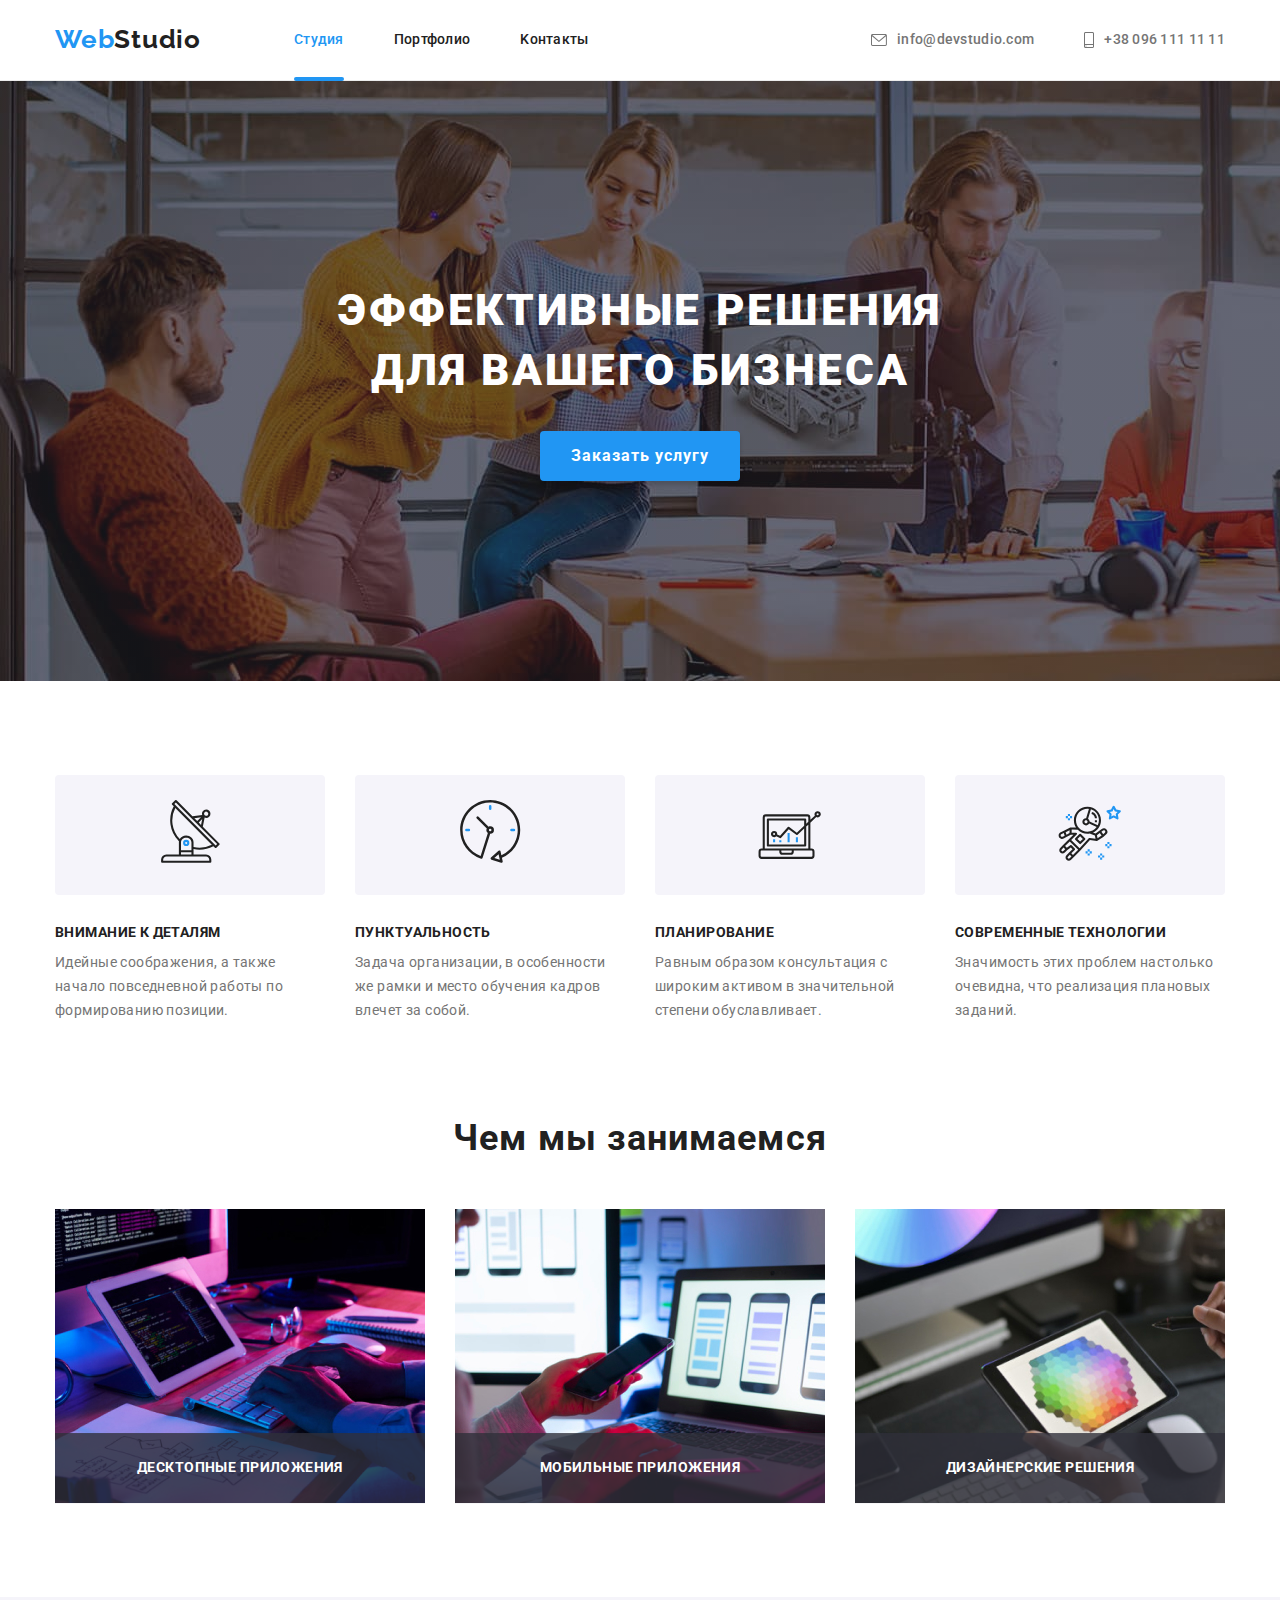
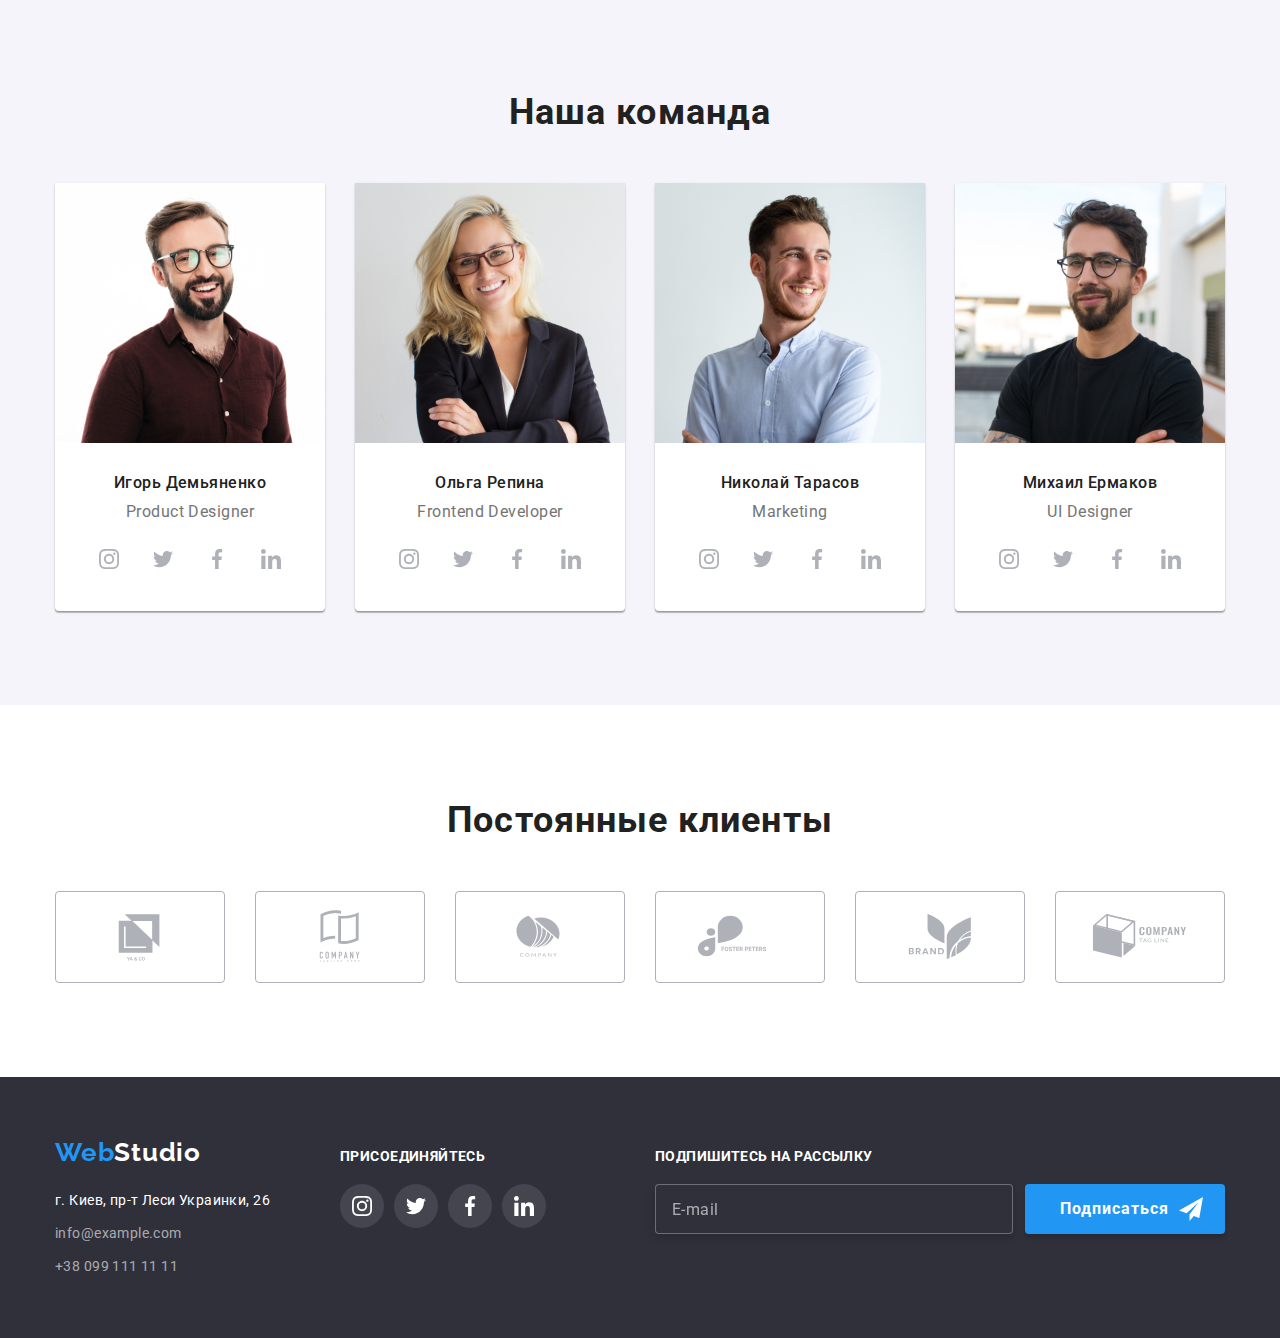
==== index.html @ 12bf7905 "replaces with BEM" ====
<!DOCTYPE html>
<html lang="ru">

<head>
  <link href="https://fonts.googleapis.com/css2?family=Raleway:wght@700&family=Roboto:wght@400;500;700;900&display=swap"
    rel="stylesheet" />
  <link rel="stylesheet"
    href="https://cdnjs.cloudflare.com/ajax/libs/modern-normalize/1.1.0/modern-normalize.min.css" />
  <link rel="stylesheet" type="text/css" href="./css/styles.css" />
  <title>WebStudio</title>
</head>

<body>
  <!-- HEADER-->
  <header class="header">
    <div class="header__container">
      <nav class="navigation">
        <a href="index.html" class="logo-link logo-link--big-hover">
          <span class="logo-accent">Web</span>Studio</a>
        <ul class="navigation__list">
          <li class="navigation__item">
            <a href="./index.html" class="navigation__link navigation__link--bottom-border">Студия</a>
          </li>
          <li class="navigation__item"><a href="./portfolio.html" class="navigation__link">Портфолио</a></li>
          <li class="navigation__item">
            <a href="" class="navigation__link">Kонтакты</a>
          </li>
        </ul>
      </nav>
      <ul class="contacts__list">
        <li class="contacts__item">
          <a href="mailto:info@devstudio.com" class="contacts__link">
            <svg class="contacts__icon" width="16px" height="12px">
              <use href="./imajes/sprite.svg#icon-envelope-hover"></use>
            </svg>info@devstudio.com
          </a>
        </li>
        <li class="contacts__item">
          <a href="tel:+380961111111" class="contacts__link">
            <svg class="contacts__icon" width="10px" height="16px">
              <use href="./imajes/sprite.svg#icon-smartphone"></use>
            </svg>+38 096 111 11 11
          </a>
        </li>
      </ul>
    </div>
  </header>

  <!--Hero section-->
  <main>
    <section class="section__hero">
      <div class="container">
        <h1 class="section-hero__title">Эффективные решения для вашего бизнеса</h1>
        <button data-modal-open type="button" class="button hero__button">Заказать услугу</button>
      </div>
    </section>

    <!--Our advantages-->
    <section class="advantag">
      <div class="container">
        <ul class="advantag__list">
          <li class="advantag__item">
            <div class="advantag__icon-background">
              <svg width="70px" height="70px">
                <use href="./imajes/sprite.svg#icon-antenna-1"></use>
              </svg>
            </div>
            <h3 class="advantag__title">Внимание к деталям</h3>
            <p class="advantag__text">
              Идейные соображения, а также начало повседневной работы по формированию позиции.
            </p>
          </li>
          <li class="advantag__item">
            <div class="advantag__icon-background">
              <svg width="70px" height="70px">
                <use href="./imajes/sprite.svg#icon-clock-1"></use>
              </svg>
            </div>
            <h3 class="advantag__title">Пунктуальность</h3>
            <p class="advantag__text">
              Задача организации, в особенности же рамки и место обучения кадров влечет за собой.
            </p>
          </li>
          <li class="advantag__item">
            <div class="advantag__icon-background">
              <svg width="70px" height="70px">
                <use href="./imajes/sprite.svg#icon-diagram-1"></use>
              </svg>
            </div>
            <h3 class="advantag__title">Планирование</h3>
            <p class="advantag__text">
              Равным образом консультация с широким активом в значительной степени обуславливает.
            </p>
          </li>
          <li class="advantag__item">
            <div class="advantag__icon-background">
              <svg width="70px" height="70px">
                <use href="./imajes/sprite.svg#icon-astronaut-1"></use>
              </svg>
            </div>
            <h3 class="advantag__title">Современные технологии</h3>
            <p class="advantag__text">
              Значимость этих проблем настолько очевидна, что реализация плановых заданий.
            </p>
          </li>
        </ul>
      </div>
    </section>

    <!--What are we doing-->
    <section class="doin">
      <div class="container">
        <h2 class="doin__title">Чем мы занимаемся</h2>
        <ul class="doin__list">
          <li class="doin__list-item">
            <img src="./imajes/table.jpg" alt="клавиатура" height="294" width="370" />
            <div class="doin__thumb">
              <p class="doin__text">Десктопные приложения</p>
            </div>
          </li>
          <li class="doin__list-item">
            <img src="./imajes/phone.jpg" alt="телефон" height="294" width="370" />
            <div class="doin__thumb">
              <p class="doin__text">Мобильные приложения</p>
            </div>
          </li>
          <li class="doin__list-item">
            <img src="./imajes/keyboard.jpg" alt="планшет" height="294" width="370" />
            <div class="doin__thumb">
              <p class="doin__text">Дизайнерские решения</p>
            </div>
          </li>
        </ul>
      </div>
    </section>
    <!--team-->
    <section class="team">
      <div class="container">
        <h2 class="team__title">Наша команда</h2>
        <ul class="team__list">
          <li class="team__lastname">
            <img src="./imajes/img4.jpg" alt="игорь" width="270" height="260" />
            <div class="team__container">
              <h3 class="team__name">Игорь Демьяненко</h3>
              <p class="team__post">Product Designer</p>
              <ul class="socials-networks">
                <li class="social-item">
                  <a href="" class="social-link"><svg class="social-icon" width="20px" height="20px">
                      <use href="./imajes/sprite.svg#icon-instagram-2"></use>
                    </svg>
                  </a>
                </li>
                <li class="social-item">
                  <a href="" class="social-link"><svg class="social-icon" width="20px" height="20px">
                      <use href="./imajes/sprite.svg#icon-twitter-1"></use>
                    </svg>
                  </a>
                </li>
                <li class="social-item">
                  <a href="" class="social-link"><svg class="social-icon" width="20px" height="20px">
                      <use href="./imajes/sprite.svg#icon-facebook-1"></use>
                    </svg>
                  </a>
                </li>
                <li class="social-item">
                  <a href="" class="social-link"><svg class="social-icon" width="20px" height="20px">
                      <use href="./imajes/sprite.svg#icon-linkedin-1"></use>
                    </svg>
                  </a>
                </li>
              </ul>
            </div>
          </li>
          <li class="team__lastname">
            <img src="./imajes/img5.jpg" alt="ольга" width="270" height="260" />
            <div class="team__container">
              <h3 class="team__name">Ольга Репина</h3>
              <p class="team__post">Frontend Developer</p>
              <ul class="socials-networks">
                <li class="social-item">
                  <a href="" class="social-link">
                    <svg class="social-icon" width="20px" height="20px">
                      <use href="./imajes/sprite.svg#icon-instagram-2"></use>
                    </svg>
                  </a>
                </li>
                <li class="social-item">
                  <a href="" class="social-link">
                    <svg class="social-icon" width="20px" height="20px">
                      <use href="./imajes/sprite.svg#icon-twitter-1"></use>
                    </svg>
                  </a>
                </li>
                <li class="social-item">
                  <a href="" class="social-link">
                    <svg class="social-icon" width="20px" height="20px">
                      <use href="./imajes/sprite.svg#icon-facebook-1"></use>
                    </svg>
                  </a>
                </li>
                <li class="social-item">
                  <a href="" class="social-link"><svg class="social-icon" width="20px" height="20px">
                      <use href="./imajes/sprite.svg#icon-linkedin-1"></use>
                    </svg>
                  </a>
                </li>
              </ul>
            </div>
          </li>
          <li class="team__lastname">
            <img src="./imajes/img6.jpg" alt="николай" width="270" height="260" />
            <div class="team__container">
              <h3 class="team__name">Николай Тарасов</h3>
              <p class="team__post">Marketing</p>
              <ul class="socials-networks">
                <li class="social-item">
                  <a href="" class="social-link"><svg class="social-icon" width="20px" height="20px">
                      <use href="./imajes/sprite.svg#icon-instagram-2"></use>
                    </svg>
                  </a>
                </li>
                <li class="social-item">
                  <a href="" class="social-link"><svg class="social-icon" width="20px" height="20px">
                      <use href="./imajes/sprite.svg#icon-twitter-1"></use>
                    </svg>
                  </a>
                </li>
                <li class="social-item">
                  <a href="" class="social-link"><svg class="social-icon" width="20px" height="20px">
                      <use href="./imajes/sprite.svg#icon-facebook-1"></use>
                    </svg>
                  </a>
                </li>
                <li class="social-item">
                  <a href="" class="social-link"><svg class="social-icon" width="20px" height="20px">
                      <use href="./imajes/sprite.svg#icon-linkedin-1"></use>
                    </svg>
                  </a>
                </li>
              </ul>
            </div>
          </li>
          <li class="team__lastname">
            <img src="./imajes/img7.jpg" alt="михаил" width="270" height="260" />
            <div class="team__container">
              <h3 class="team__name">Михаил Ермаков</h3>
              <p class="team__post">UI Designer</p>
              <ul class="socials-networks">
                <li class="social-item">
                  <a href="" class="social-link">
                    <svg class="social-icon" width="20px" height="20px">
                      <use href="./imajes/sprite.svg#icon-instagram-2"></use>
                    </svg>
                  </a>
                </li>
                <li class="social-item">
                  <a href="" class="social-link">
                    <svg class="social-icon" width="20px" height="20px">
                      <use href="./imajes/sprite.svg#icon-twitter-1"></use>
                    </svg>
                  </a>
                </li>
                <li class="social-item">
                  <a href="" class="social-link">
                    <svg class="social-icon" width="20px" height="20px">
                      <use href="./imajes/sprite.svg#icon-facebook-1"></use>
                    </svg>
                  </a>
                </li>
                <li class="social-item">
                  <a href="" class="social-link">
                    <svg class="social-icon" width="20px" height="20px">
                      <use href="./imajes/sprite.svg#icon-linkedin-1"></use>
                    </svg>
                  </a>
                </li>
              </ul>
            </div>
          </li>
        </ul>
      </div>
    </section>
    <section class="clients">
      <div class="container">
        <h2 class="clients-title">Постоянные клиенты</h2>
        <ul class="clients-list">
          <li class="clients-item">
            <a href="" class="clients-link">
              <svg class="clients-icon" width="106px" height="60px">
                <use href="./imajes/sprite.svg#icon-yaco"></use>
              </svg>
            </a>
          </li>
          <li class="clients-item">
            <a href="" class="clients-link">
              <svg class="clients-icon" width="106px" height="60px">
                <use href="./imajes/sprite.svg#icon-tagline"></use>
              </svg>
            </a>
          </li>
          <li class="clients-item">
            <a href="" class="clients-link">
              <svg class="clients-icon" width="106px" height="60px">
                <use href="./imajes/sprite.svg#icon-company"></use>
              </svg>
            </a>
          </li>
          <li class="clients-item">
            <a href="" class="clients-link">
              <svg class="clients-icon" width="106px" height="60px">
                <use href="./imajes/sprite.svg#icon-foster"></use>
              </svg>
            </a>
          </li>
          <li class="clients-item">
            <a href="" class="clients-link">
              <svg class="clients-icon" width="106px" height="60px">
                <use href="./imajes/sprite.svg#icon-brand"></use>
              </svg>
            </a>
          </li>
          <li class="clients-item">
            <a href="" class="clients-link">
              <svg class="clients-icon" width="106" height="60">
                <use href="./imajes/sprite.svg#icon-tag"></use>
              </svg>
            </a>
          </li>
        </ul>
      </div>
    </section>
  </main>

  <!--FOOOOOOTEEEERRRRRR-->
  <footer class="footer-section">
    <div class="container footer">
      <div class="address-wrap">
        <a href="./index.html" class="footer-logo"><span class="logo-accent">Web</span>Studio</a>
        <address class="address">
          <span class="footer-text">г. Киев, пр-т Леси Украинки, 26</span>
          <a href="mailto:info@example.com" class="footer-contacts">info@example.com</a>
          <a href="tel:+380991111111" class="footer-contacts">+38 099 111 11 11</a>
        </address>
      </div>
      <div class="slogan-wrap">
        <h3 class="footer-slogan">Присоединяйтесь</h3>
        <ul class="socials-networks footer">
          <li class="socials-networks__item">
            <a href="" class="social-link footer">
              <svg class="social-icon" width="20px" height="20px">
                <use href="./imajes/sprite.svg#icon-instagram-2"></use>
              </svg>
            </a>
          </li>
          <li class="social-item">
            <a href="" class="social-link footer">
              <svg class="social-icon" width="20px" height="20px">
                <use href="./imajes/sprite.svg#icon-twitter-1"></use>
              </svg>
            </a>
          </li>
          <li class="social-item">
            <a href="" class="social-link footer"><svg class="social-icon" width="20px" height="20px">
                <use href="./imajes/sprite.svg#icon-facebook-1"></use>
              </svg>
            </a>
          </li>
          <li class="social-item">
            <a href="" class="social-link footer">
              <svg class="social-icon" width="20px" height="20px">
                <use href="./imajes/sprite.svg#icon-linkedin-1"></use>
              </svg>
            </a>
          </li>
        </ul>
      </div>
      <div class="footer-form">
        <h3 class="footer-slogan">Подпишитесь на рассылку</h3>
        <div class="footer-form-wrapper">
          <form class="label-footer">
            <input class="footer-input" type="email" name="footer-email" placeholder="E-mail" />
            <button type="submit" class="button footer-button">
              <span class="footer-button-title">Подписаться</span>
              <svg class="social-icon-sab" width="24px" height="24px">
                <use href="./imajes/sprite.svg#icon-icon-send"></use>
              </svg>

            </button>
          </form>
        </div>
      </div>
    </div>
  </footer>
  <!--MODAL-->
  <div data-modal class="backdrop is-hidden">
    <div class="modal">
      <button data-modal-close class="close-button">
        <svg class="icon-close" width="16px" height="16px">
          <use href="./imajes/sprite.svg#icon-close-black"></use>
        </svg>
      </button>
      <form class="form">
        <div class="form-content" role="group" aria-labelledby="contact-details-head">
          <p class="form-title" id="contact-details-head">
            Оставьте свои данные, мы вам перезвоним
          </p>
          <div class="form-field">
            <label class="form-label" for="name">Имя</label>
            <input class="form-input" name="name" type="text" id="name" autofocus />
            <svg class="input-icon" width="13px" height="13px">
              <use href="./imajes/sprite.svg#icon-persona"></use>
            </svg>
          </div>
          <div class="form-field">
            <label class="form-label" for="phone">Телефон</label>
            <input class="form-input" name="phone" type="tel" id="phone" />
            <svg class="input-icon" width="13px" height="13px">
              <use href="./imajes/sprite.svg#icon-phone"></use>
            </svg>
          </div>
          <div class="form-field">
            <label class="form-label" for="email">Почта</label>
            <input class="form-input" name="email" type="email" id="email" />
            <svg class="input-icon" width="15px" height="12px">
              <use class="use-icon" href="./imajes/sprite.svg#icon-mail"></use>
            </svg>
          </div>
          <div class="form-field">
            <label class="form-label" for="comment">Комментарий</label>
            <textarea class="form-comment" name="comment" id="comment" cols="30" rows="10"
              placeholder="Введите текст"></textarea>
          </div>
        </div>
        <div class="form-checkbox">
          <input class="checkbox" type="checkbox" name="checkbox" id="checkbox" />
          <label class="checkbox-label" for="checkbox">
            <svg class="checkbox-icon" width="16px" height="15px">
              <use href="./imajes/sprite.svg#icon-check-1"></use>
            </svg>
            <span class="checkbox-text">Соглашаюсь с рассылкой и принимаю<a class="checkbox-link" href="./">
                Условия договора</a>
            </span>
          </label>
        </div>
        <button class="button button-form-modal" type="submit">Отправить</button>
      </form>

    </div>
  </div>
  <script src="./js/modal.js"></script>
</body>

</html>
---- css/styles.css ----
:root {
  --brand-color: #2196f3;
  --title-color: #212121;
  --text-color: #757575;
  --hero-color: #ffffff;
  --contact-color: rgba(255, 255, 255, 0.6);
  --main-background: #ffffff;
  --secondary-background: #f5f4fa;
  --icon-color: #AFB1B8;
  --bg-buttons-color-hover: rgba(33, 150, 243, 1);
  --transition-timing-function: cubic-bezier(0.4, 0, 0.2, 1);
  --transition-duration: 250ms
}

*,
*::before,
*::after {
  box-sizing: border-box;
}

body {
  color: var(--text-color);
  font-family: roboto, sans-serif;
}

ul {
  list-style: none;
  margin: 0px;
  padding: 0px;
}

h1,
h2,
h3,
h4,
h5,
h6 {
  margin: 0px;
}

p {
  margin: 0px;
}

img {
  display: block;
  max-width: 100%;
  height: auto;
}

.container {
  max-width: 1200px;
  margin: 0 auto;
  padding-left: 15px;
  padding-right: 15px;
}

.visually-hidden {
  position: absolute;
  width: 1px;
  height: 1px;
  margin: -1px;
  border: 0;
  padding: 0;
  white-space: nowrap;
  clip-path: inset(100%);
  clip: rect(0 0 0 0);
  overflow: hidden;
}

.container {
  width: 1200px;
  margin: 0 auto;
  padding-left: 15px;
  padding-right: 15px;
}

/* Header */
.header {
  
  border-bottom: 1px solid #ececec;
}

.header__container {
  display: flex;
  margin-left: auto;
    margin-right: auto;
    width: 1200px;
    padding-left: 15px;
    padding-right: 15px;
}

.navigation {
  display: flex;
  align-items: center;
}

.logo-accent {
  color: var(--brand-color);
}

.logo-link {
  color: var(--title-color);

  font-family: Raleway, sans-serif;
  font-weight: 700;
  font-size: 26px;
  line-height: 1.19;
  letter-spacing: 0.03em;
  text-decoration: none;
}

.logo-link--big-hover {
  display: block;
  padding-top: 24px;
  padding-bottom: 25px;
  margin-right: 93px;
}


.navigation__list {
  display: flex;

  color: var(--title-color);

  font-weight: 500;
  font-size: 14px;
  line-height: 1.14;
  letter-spacing: 0.02em;
  list-style: none;
}

.navigation__item:not(:last-child) {
  margin-right: 50px;
}

.navigation__item {
  position: relative;
}

.navigation__link {
  display: block;
  padding-top: 32px;
  padding-bottom: 32px;

  color: inherit;
  text-decoration: none;

  transition: color var(--transition-duration) var(--transition-timing-function);
}

.navigation__link:hover,
.navigation__link:focus,
.contacts__link:hover,
.contacts__link:focus {
  color: var(--brand-color);
}

.contacts__list {
  display: flex;
  margin-left: auto;
  align-items: center;
}

.contacts__item:not(:last-child) {
  margin-right: 50px;
}

.contacts__link {
  display: flex;
  padding-top: 32px;
  padding-bottom: 32px;
  align-items: center;
  color: var(--text-color);

  font-weight: 500;
  font-size: 14px;
  line-height: 1.14;
  letter-spacing: 0.02em;
  text-decoration: none;

  transition: color var(--transition-duration) var(--transition-timing-function);
}

.contacts__icon {
  margin-right: 10px;
  fill: currentColor;
}

.navigation__link--bottom-border {
  color: var(--brand-color);
}

.navigation__link--bottom-border::after {
  position: absolute;
  content: '';
  left: 0;
  bottom: -1px;


  height: 4px;
  width: 100%;
  margin: 0;
  padding: 0;
  border-radius: 2px;
  background-color: var(--brand-color);
}


/* Hero section */
.section__hero {
  max-width: 1600px;
  height: 600px;
  margin-left: auto;
  margin-right: auto;
  padding-top: 200px;
  padding-bottom: 200px;
  background-color: #2F303A;
  text-align: center;

  background-image: linear-gradient(to right, rgba(47, 48, 58, 0.4), rgba(47, 48, 58, 0.4)), url(../imajes/hero.jpg);
background-size: cover;
}

.section-hero__title { 
  text-align: center;
}

.section-hero__title {
  margin: 0 auto;
  max-width: 694px;
  max-height: 120px;
  
  margin-bottom: 30px;
  color: var(--hero-color);

  font-weight: 900;
  font-size: 44px;
  line-height: 1.36;
  text-align: center;
  letter-spacing: 0.06em;
  text-transform: uppercase;
}

.button {
  display: inline-block;
  width: 200px;
  height: 50px;

  color: var(--hero-color);
  background-color: var(--brand-color);

  font-weight: 700;
  font-size: 16px;
  line-height: 1.88;
  text-align: center;
  letter-spacing: 0.06em;
  background: #2196f3;
  box-shadow: 0px 4px 4px rgba(0, 0, 0, 0.15);
  border-radius: 4px;
  border: none;
  cursor: pointer;

  transition: background-color var(--transition-duration) var(--transition-timing-function);
}

.hero__button:hover,
.hero__button:focus {
  background-color: #188ce8;
}





/*Our advantages */
.advantag {
    padding-top: 94px;
    padding-bottom: 94px;
  background-color: var(--main-background);
}

.advantag__list {
  display: flex;
}

.advantag__item {
  width: 270px;
}

.advantag__item:not(:last-child) {
  margin-right: 30px;
}

.advantag__title {
  margin-bottom: 10px;
  color: var(--title-color);

  font-weight: 700;
  font-size: 14px;
  line-height: 1.14;
  letter-spacing: 0.03em;
  text-transform: uppercase;
}

.advantag__text {
  font-weight: 400;
  font-size: 14px;
  line-height: 1.71;
  letter-spacing: 0.03em;
}

.advantag__icon-background {
  display: flex;
  justify-content: center;
  align-items: center;
  width: 270px;
  height: 120px;
  margin-bottom: 30px;

  background: var(--secondary-background);
  border-radius: 4px;
}

/*Doing*/
.doin {
  padding-bottom: 94px;
  background-color: var(--main-background);
}

.doin__title {
  margin-bottom: 50px;
  color: var(--title-color);

  font-weight: 700;
  font-size: 36px;
  line-height: 1.17;
  text-align: center;
  letter-spacing: 0.03em;
}

.doin__list {
  display: flex;
  
  list-style: none;
}

.doin__list-item {
  position: relative;
  margin-right: 30px;
  
}


.doin__list-item:last-child {
  margin-right: 0;
}

.doin__thumb {
  position: absolute;
    display: flex;
    width: 100%;
    padding-top: 27px;
    padding-bottom: 27px;
    justify-content: center;
    align-items: center;
    color: var(--white-color);
    background-color: rgba(47, 48, 58, 0.8);
    font-weight: 700;
    font-size: 14px;
    line-height: 1.17;
    transform: translate(0px, -100%);
}

.doin__text {
  color: var(--main-background);
  font-weight: 700;
  text-transform: uppercase;
  letter-spacing: 0.03em;
  font-size: 14px;
  line-height: 1.14;
}
/* Team */
.team {
  padding-top: 94px;
  padding-bottom: 94px;
  background-color: var(--secondary-background);
}

.team__title {
  margin-bottom: 50px;
  color: var(--title-color);

  font-weight: 700;
  font-size: 36px;
  line-height: 1.17;
  text-align: center;
  letter-spacing: 0.03em;
}

.team__list {
  display: flex;

  list-style: none;
}

.team__lastname {
    width: calc((100%-90)/4);
      margin-right: 30px;
    background-color: #ffffff;
      box-shadow: 0px 1px 3px rgba(0, 0, 0, 0.12),
        0px 1px 1px rgba(0, 0, 0, 0.14),
        0px 2px 1px rgba(0, 0, 0, 0.2);
      border-radius: 0px 0px 4px 4px;
    
}

.team__lastname:last-child {
  margin-right: 0;
}

.team__container {
  padding: 30px 10px 30px 10px;
}

.team__name {
  color: var(--title-color);
  margin-bottom: 10px;
  font-weight: 500;
  font-size: 16px;
  line-height: 1.19;
  text-align: center;
  letter-spacing: 0.03em;
}

.team__post {
  margin-bottom: 16px;

  font-weight: 400;
  font-size: 16px;
  line-height: 1.19;
  text-align: center;
  letter-spacing: 0.03em;
}



/** CLIENTS **/

.clients {
  padding: 94px 0;
}

.clients .container {
  text-align: center;
}

.clients-title {
  margin-bottom: 50px;
  font-family: 'Roboto';
  font-style: normal;
  font-weight: 700;
  font-size: 36px;
  line-height: 42px;
  text-align: center;
  letter-spacing: 0.03em;

  color: #212121;
}

.clients-list {
  display: flex;
  align-items: center;
  justify-content: center;
}



.clients-item:not(:last-child) {
  margin-right: 30px;
}

.clients-link {
  display: flex;
  align-items: center;
  justify-content: center;

  width: 170px;
  height: 92px;

  color: var(--icon-color);

  border: 1px solid #AFB1B8;
  border-radius: 4px;

  transition: cborder-color 2500ms cubic-bezier(0.4, 0, 0.2, 1),
    color 2500ms cubic-bezier(0.4, 0, 0.2, 1);
}
/**transition: color var(--transition-duration) var(--transition-timing-function),
border var(--transition-duration) var(--transition-timing-function);**/

.clients-icon {
  fill: currentColor;
  /**transition: var(--transition-duration) var(--transition-timing-function);*/
}

.clients-link:hover,
.clients-link:focus {
  border: 1px solid var(--brand-color);
  color: var(--brand-color);

}

/**.clients-icon:hover ,
.clients-icon:focus {
  fill: rgba(33, 150, 243, 1); 
  transition: fill var(--transition-duration) var(--transition-timing-function);
} **/
/* Footer */
.footer-section {
  background-color: #2F303A;
  padding: 60px 0px;
}

.footer-section .container {
  display: flex;
  align-items: baseline;
}


.footer-logo {
  display: block;
  margin-bottom: 20px;

  color: #FFFFFF;

  font-family: raleway, sans-serif;
  font-weight: 700;
  font-size: 26px;
  line-height: 1.19;
  letter-spacing: 0.03em;
  text-decoration: none;
}

.footer-text {
  display: block;
  line-height: 24px;
}

.address {

  color: #FFFFFF;

  font-style: normal;
  font-weight: 400;
  font-size: 14px;
  line-height: 1.71;
  letter-spacing: 0.03em;
}

.footer-contacts {
  display: flex;
  margin-top: 9px;
  line-height: 24px;
  color: rgba(255, 255, 255, 0.6);
  text-decoration: none;

  transition: background-color var(--transition-duration) var(--transition-timing-function);
}

.footer-contacts:hover,
.footer-contacts:focus {
  color: var(--brand-color);
}

.footer-slogan {
  color: var(--hero-color);
  font-weight: 700;
  font-size: 14px;
  line-height: 16px;
  text-transform: uppercase;
  letter-spacing: 0.03em;
}

.container.slogan-wrap {
  display: flex;
  align-items: center;
justify-content: center;
  
}

.socials-networks.footer {
  display: flex;
  margin-top: 20px;
}

.social-link.footer {
  color: var(--hero-color);
  background-color: rgba(255, 255, 255, 0.1);
  transition: background-color var(--transition-duration) var(--transition-timing-function);
}

.social-link.footer:hover,
.social-link.footer:focus {
  background-color: var(--brand-color);
}

.slogan-wrap {
  margin-left: 70px ;
  margin-right: auto;
}

.socials-networks {
  display: flex;
  justify-content: center;
  gap: 10px;
}

.social-link {
  display: flex;
  align-items: center;
  justify-content: center;

  width: 44px;
  height: 44px;

  color: var(--icon-color);

  border-radius: 50%;
  
  transition: background-color var(--transition-duration) var(--transition-timing-function),
  color var(--transition-duration) var(--transition-timing-function);
}

.social-icon {
  
  fill: currentColor;
}

.social-icon-sab {
  fill: currentColor;
  
}

.social-link:hover,
.social-link:focus {
  color: var(--main-background);
  background-color: var(--brand-color);
}


.footer-form-wrapper {
  display: flex;
  align-items: center;

  margin-top: 20px;
  
}

.footer-email-input:active {
  color:var(--brand-color);

  outline: none;
}

.footer-input:hover,
.footer-input:focus {
  border: 1px solid var(--brand-color);
  outline: none;
  /*outline-color: var(--brand-color);*/
}

.footer-input {
  width: 358px;
  height: 50px;
  padding-left: 16px;
  padding-top: 15px;
  padding-bottom: 15px;

  color: var(--hero-color);
  background-color: #2F303A;

  border: 1px solid rgba(255, 255, 255, 0.3);
  filter: drop-shadow(0px 4px 4px rgba(0, 0, 0, 0.15));
  border-radius: 4px;
  cursor: pointer;
  outline: none;
 /* outline: none;*/
  transition: border-color var(--transition-timing-function) var(--transition-duration), 
 /* outline-color var(--transition-timing-function) var(--transition-duration);*/
}

.footer-input::placeholder {
  font-size: 16px;
  line-height: 1.25;
  letter-spacing: 0.03em;

  color: rgba(255, 255, 255, 0.6);
  outline: none;
}

.footer-button {
  display: flex;
  align-items: center;
  margin-left: 12px;
  transition: box-shadow var(--transition-duration) var(--transition-timing-function),
      background-color var(--transition-duration) var(--transition-timing-function),
      color var(--transition-duration) var(--transition-timing-function);
}

.footer-button:hover {
  background-color: #188CE8
}

.footer-button-title {
  margin-left: 29px;
  margin-top: 10px;
  margin-bottom: 10px;
  margin-right: 10px;
}
 
.label-footer {
  display: flex;
}
/* Portfolio.html */
/*Projects */

  
.projects-button {
  padding: 6px 22px;
  color: var(--title-color);
  background-color: #f5f4fa;
  border-radius: 4px;
  border: 0;
  font-weight: 500;
  font-size: 16px;
  line-height: 1.62;
  text-align: center;
  letter-spacing: 0.03em;

  transition: box-shadow var(--transition-duration) var(--transition-timing-function),
              background-color var(--transition-duration) var(--transition-timing-function),
              color var(--transition-duration) var(--transition-timing-function);
}

.projects-item:not(:last-child) {
  margin-right: 8px;
}

.projects-filter {
  display: flex;
  justify-content: center;
    margin-top: 0px;
    margin-bottom: 50px;
}

.projects {
  padding-top: 94px;
  padding-bottom: 94px;
  
  margin-top: 0px;
  margin-bottom: 0px;
  padding-left: 0px;
}

.projects-button:hover,
.projects-button:focus {
  color: var(--hero-color);
  background-color: var(--brand-color);
  cursor: pointer;
}


.projects-list {
  display: flex;
  flex-wrap: wrap;
  margin: -15px;
  list-style: none;
}

.pro-item {
  margin: 15px;
  transition: box-shadow var(--transition-duration) var(--transition-timing-function);

}

 .pro-item-link {
  display: inline-block;
  text-decoration: none;
  transition: box-shadow var(--transition-duration) var(--transition-timing-function);
 }
 
.pro-item-link:hover,
.pro-item-link:focus {
  box-shadow: 0px 1px 1px rgba(0, 0, 0, 0.12), 0px 4px 4px rgba(0, 0, 0, 0.06),1px 4px 6px rgba(0, 0, 0, 0.16);
}

.pro-item a {
  display: inline-block

}

.pro-item-title {
  padding: 20px 24px 20px 24px;
    border-bottom: 1px solid #EEEEEE;
    border-left: 1px solid #EEEEEE;
    border-right: 1px solid #EEEEEE;
}

.projects-name {
  margin-bottom: 4px;
  color: var(--title-color);

  font-weight: 700;
  font-size: 18px;
  line-height: 2;
  letter-spacing: 0.06em;
}

.projects-type {
  font-family: 'Roboto';
  font-style: normal;
  font-weight: 400;
  font-size: 16px;
  line-height: 30px;
  letter-spacing: 0.03em;
  color: #757575;
}

.pro-item-wrap {
  position: relative;
  overflow: hidden;
}
.pro-item:hover .image-text,
.pro-item:focus .image-text {
  transform: none;
}


.image-text {
  position: absolute;
    top: 0;
    left: 0;
    width: 370px;
    height: 294px;
    font-size: 18px;
    line-height: 1.56;
    color: var(--secondary-background);
    padding: 63px 24px;
    margin-top: 0px;
    margin-bottom: 0px;
    transform: translateY(100%);
  
    background-color: rgba(33, 150, 243, 0.9);
  
    transition: transform var(--transition-duration) var(--transition-timing-function);
}


/*MODAL*/

.backdrop {
  position: fixed;
  top: 0;
  left: 0;

  width: 100%;
  height: 100%;

  opacity: 1;

  transition: opacity var(--transition-duration) var(--transition-timing-function);

  background: rgba(0, 0, 0, 0.2);
  z-index: 100;
}

.backdrop.is-hidden {
  opacity: 0;
  pointer-events: none;
  
}

.form-field:focus+.input-icon,
.form-field:hover+.input-icon {
  color: var(--brand-color);
  
}

.backdrop.is-hidden .modal {
  transform: translate(-50%, -50%) scale(0.9);
}

.modal {
  overflow: hidden;
  position: absolute;
  top: 50%;
  left: 50%;
  transform: translate(-50%, -50%) /*scale(1.1)*/;

  width: 528px;
  height: 581px;
  padding: 40px;
 border-radius: 4px;
  background-color: var(--main-background);

  transition: transform var(--transition-duration) var(--transition-timing-function);
}

.close-button {
  position: absolute;
  top: 8px;
  right: 8px;
  outline: none;
  width: 30px;
  height: 30px;

  background-color: var(--white-color);
  border: 1px solid rgba(0, 0, 0, 0.1);
  border-radius: 50%;
  cursor: pointer;

  transition: border-color var(--transition-duration) var(--transition-timing-function);
}

.icon-close {
  fill: var(--title-color);
  transition: fill 250ms var(--transition-timing-function);
}

.close-button:hover,
.close-button:focus {
  /* border-color: var(--brand-color); */
  color: var(--brand-color);
}

.close-button:hover .icon-close,
.close-button:focus .icon-close {
  fill: var(--brand-color);
}

.form {
  max-width: 448px;
  margin-left: auto;
  margin-right: auto;
}

/*.close-button:hover,
.icon-close:focus {
  border-color: var(--brand-color);
}*/

.form-title {
  width: 448px;
  margin-bottom: 12px;
  color: var(--title-color);
  font-weight: 700;
  font-size: 20px;
  line-height: 1.15;
  text-align: center;
  letter-spacing: 0.03em;
}

.form-field {
  position: relative;

  display: flex;
  flex-direction: column;
  
}

.form-field:not(:first-child) {
  margin-top: 10px;
}

.form-label {
  font-size: 12px;
  line-height: 1.17;
  letter-spacing: 0.01em;
}

.form-input {
  margin-top: 4px;
  padding-left: 42px;
  width: 448px;
  height: 40px;
  cursor: pointer;
  border: 1px solid rgba(33, 33, 33, 0.2);
  border-radius: 4px;

  transition: border-color var(--transition-timing-function) var(--transition-duration);
  /* outline-color var(--transition-timing-function) var(--transition-duration);*/
  outline: none;
}



.form-comment:hover {
  border-color: var(--brand-color);
  outline: none;
}

.form-input:focus-within,
.form-comment:focus-within {
  outline: none;
 /* outline-color: var(--brand-color);*/
  border-color: var(--brand-color);
}

.form-input:focus+.input-icon,
.form-input:hover+.input-icon {
  fill: var(--brand-color);
  
}

.form-input:focus,
.form-input:hover {
  border-color: var(--brand-color);
  outline: none;
}


.button-form-modal {
  display: block;
  margin: auto;
  margin-top: 30px;
}

.button-form-modal:hover,
.button-form-modal:focus {
  background-color: #188CE8;
}

.form-input:hover+.icon-input,
.form-input:focus+.input-icon {
  fill: var(--brand-color);
  
}

.input-icon {
  position: absolute;
  top: 55%;
  left: 15px;
  
  fill: var(--title-color);

  transition: fill var(--transition-timing-function) var(--transition-duration);
}

.close-button svg {
  margin-top: 4px;
}
.form-input:focus-within+ .input-icon {
  fill: var(--brand-color);
  
}



.form-input:hover-within+.input-icon {
  fill: var(--brand-color);
  
}

/*.form-input:hover {
  border: 1px solid hsla(0, 0%, 0%, .4);
  outline: none;
}*/

 


.form-comment {
  margin-top: 4px;
  padding: 12px 16px;
  width: 448px;
  height: 120px;
  
  border: 1px solid rgba(33, 33, 33, 0.2);
  border-radius: 4px;
  cursor: pointer;
  resize: none;
outline: none;
  transition: border-color var(--transition-timing-function) var(--transition-duration), 
  /*outline-color var(--transition-timing-function) var(--transition-duration);*/ 
}

.form-comment::placeholder {
  font-size: 14px;
  line-height: 1.14;
  letter-spacing: 0.01em;
  color: rgba(117, 117, 117, 0.5);
  outline: none;
}

.form-checkbox {
  padding-left: 12px;
  margin-top: 20px;
 outline: none;
}

.checkbox-text {
  display: block;

  font-size: 14px;
  line-height: 1.71;
  letter-spacing: 0.03em;
}

.checkbox-link {
  outline: none;
  color: var(--brand-color);
}

.checkbox {
  position: absolute;
  width: 1px;
  height: 1px;
  margin: -1px;
  border: 0px;
  padding: 0px;
  clip: rect(0 0 0 0);
  overflow: hidden;
outline: none;
}

.checkbox-label {
  display: flex;
  align-items: center;
  text-align: center;
}

.checkbox-icon {
  margin-right: 8px;
  border-radius: 2px;
  border: 2px solid var(--title-color);
}

.checkbox:checked+.checkbox-label>.checkbox-icon {
  background-color: var(--brand-color);
  border-color: var(--brand-color);
  background-origin: border-box;
}

.checkbox:focus+.checkbox-label>.checkbox-icon {
 
  border-color: var(--brand-color);
  
}

.checkbox:hover {
  border-color: var(--brand-color);
}

.checkbox:checked+.checkbox-label>.checkbox-icon {
  background-color: var(--bg-buttons-color-hover);
  border-color: var(--bg-buttons-color-hover);
  background-origin: border-box;

  transition: background-color 250ms cubic-bezier(0.4, 0, 0.2, 1), border-color 250ms cubic-bezier(0.4, 0, 0.2, 1);
}

.checkbox-icon:hover {
  border-color: var(--brand-color);
}
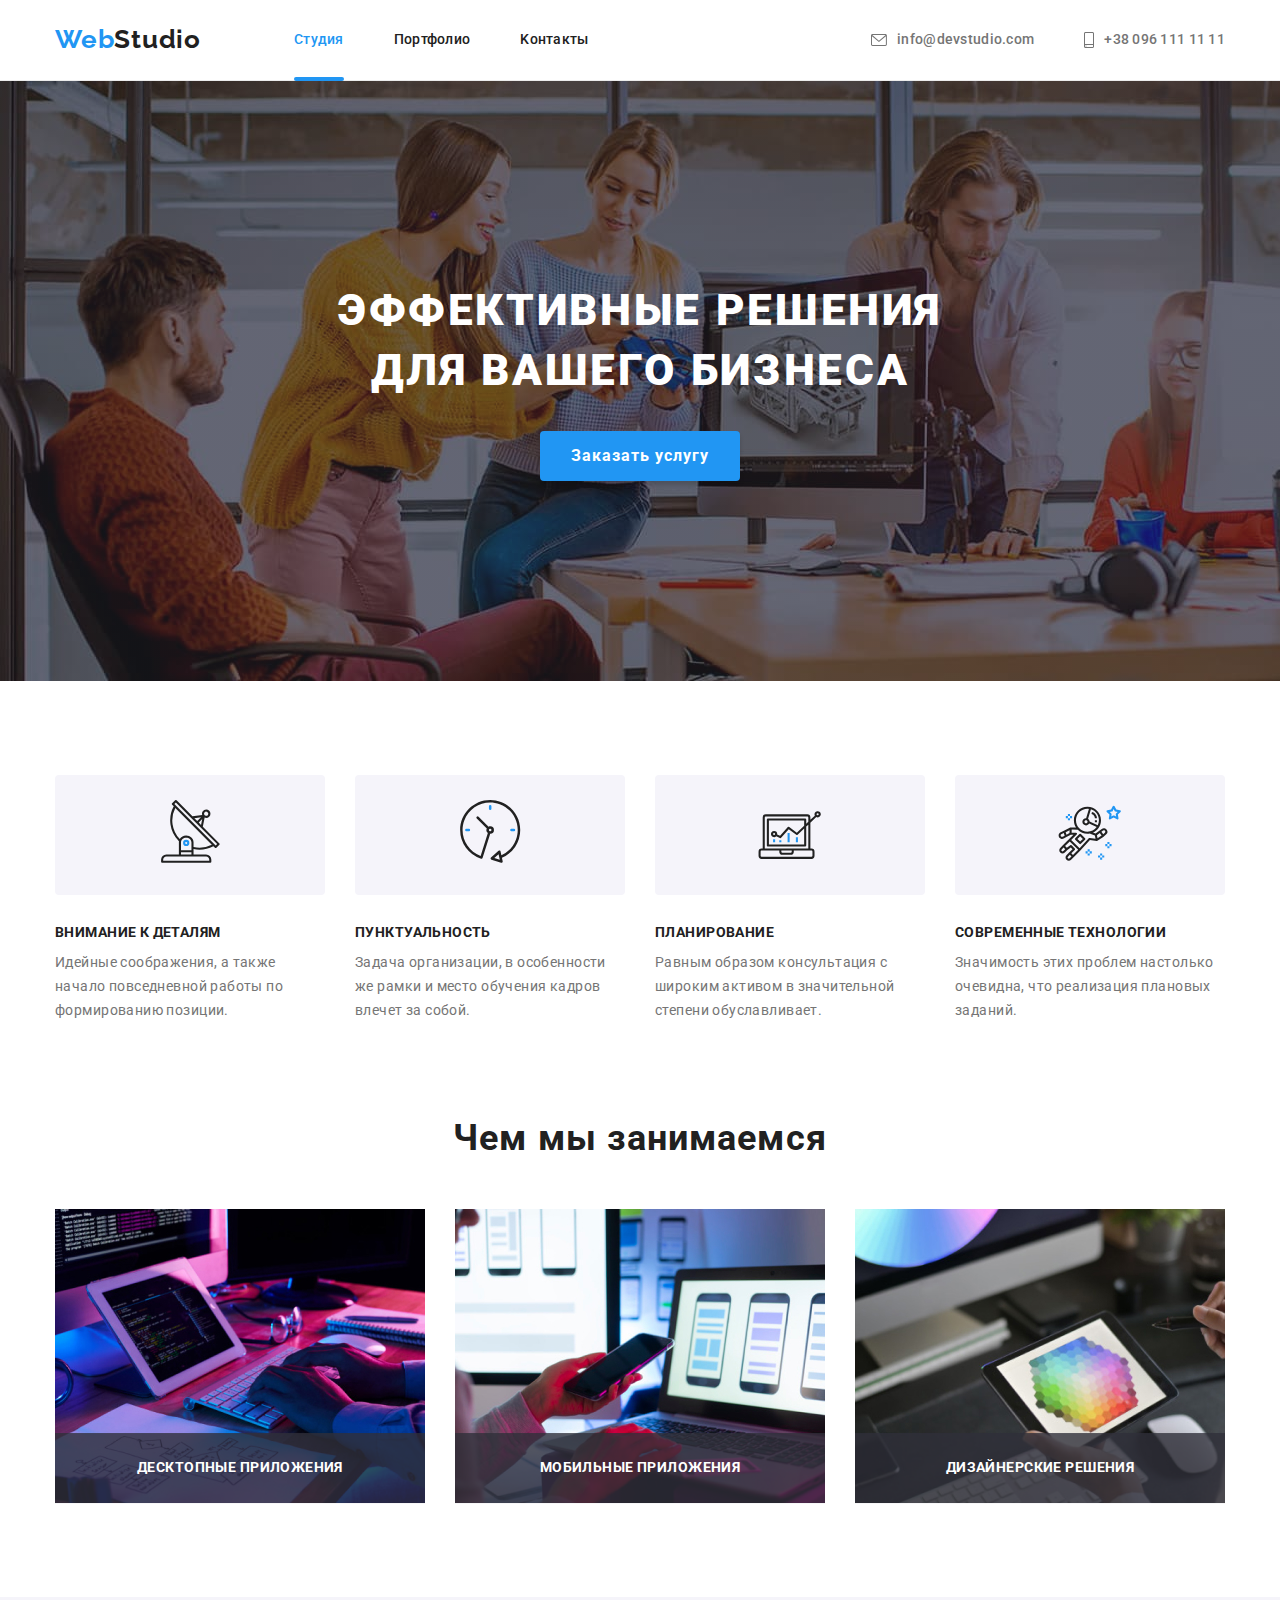
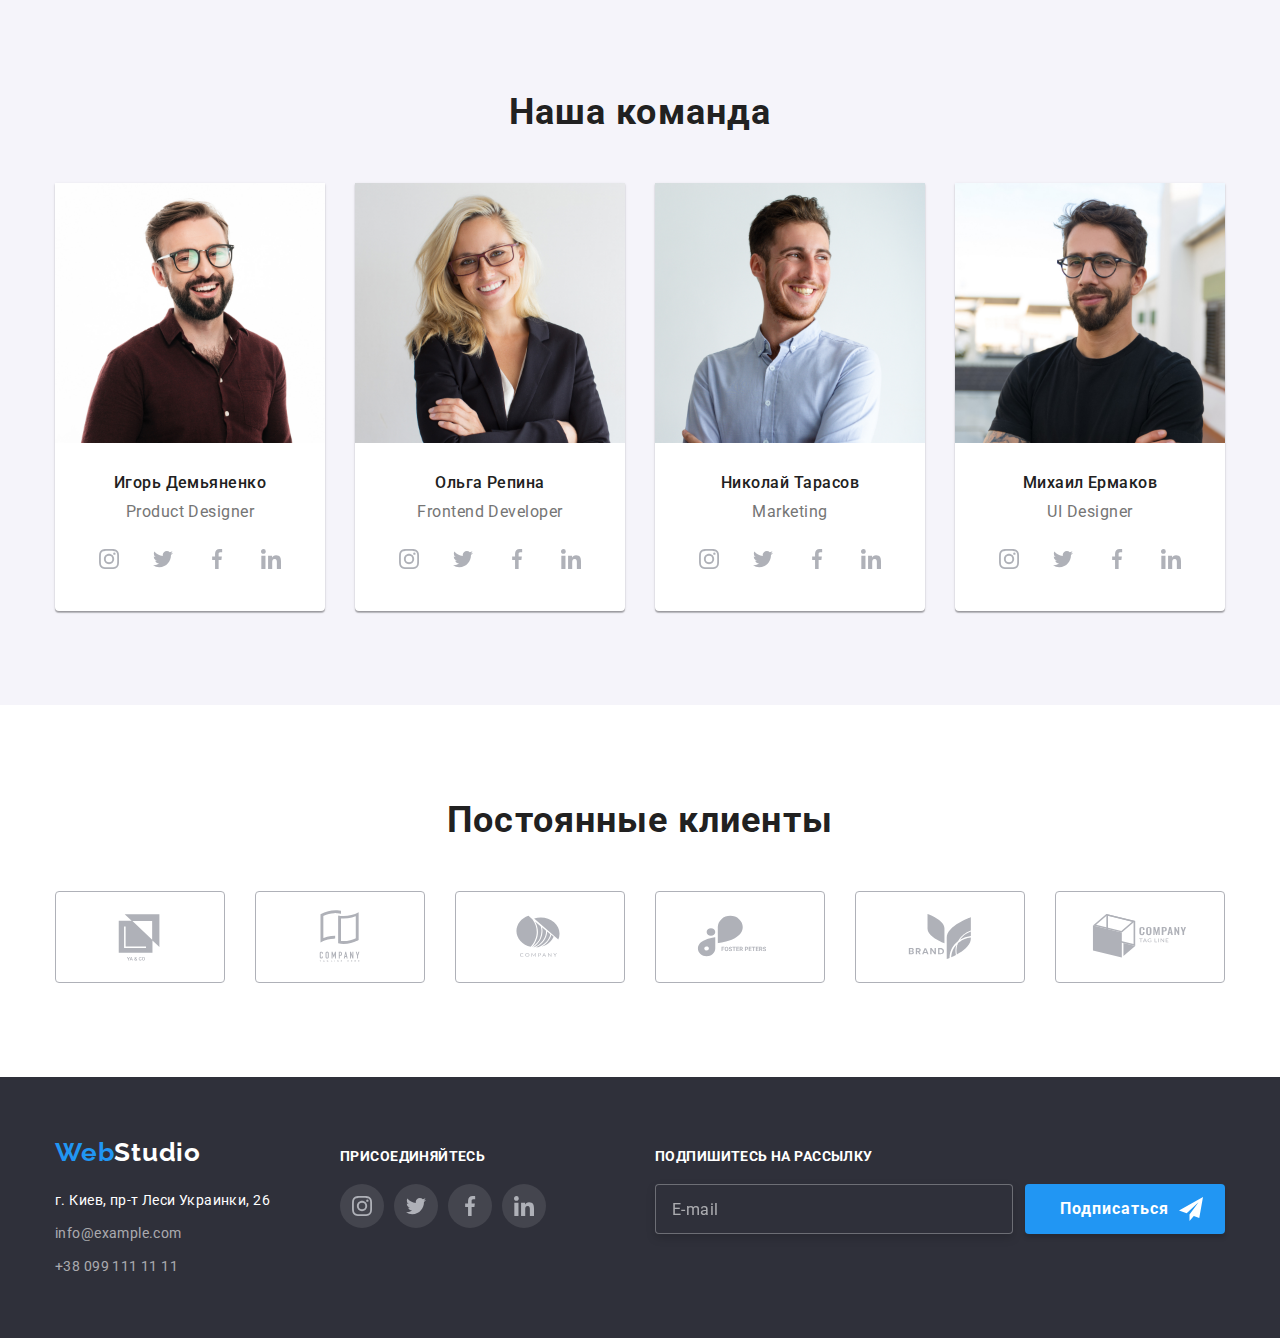
==== commit b490f3f3: "change classes to BEM" ====
--- a/index.html
+++ b/index.html
@@ -144,26 +144,30 @@
               <h3 class="team__name">Игорь Демьяненко</h3>
               <p class="team__post">Product Designer</p>
               <ul class="socials-networks">
-                <li class="social-item">
-                  <a href="" class="social-link"><svg class="social-icon" width="20px" height="20px">
+                <li class="socials-networks__item">
+                  <a href="" class="socials-networks__link">
+                    <svg class="socials-networks__icon" width="20px" height="20px">
                       <use href="./imajes/sprite.svg#icon-instagram-2"></use>
                     </svg>
                   </a>
                 </li>
-                <li class="social-item">
-                  <a href="" class="social-link"><svg class="social-icon" width="20px" height="20px">
+                <li class="socials-networks__item">
+                  <a href="" class="socials-networks__link"><svg class="socials-networks__icon" width="20px"
+                      height="20px">
                       <use href="./imajes/sprite.svg#icon-twitter-1"></use>
                     </svg>
                   </a>
                 </li>
-                <li class="social-item">
-                  <a href="" class="social-link"><svg class="social-icon" width="20px" height="20px">
+                <li class="socials-networks__item">
+                  <a href="" class="socials-networks__link"><svg class="socials-networks__icon" width="20px"
+                      height="20px">
                       <use href="./imajes/sprite.svg#icon-facebook-1"></use>
                     </svg>
                   </a>
                 </li>
-                <li class="social-item">
-                  <a href="" class="social-link"><svg class="social-icon" width="20px" height="20px">
+                <li class="socials-networks__item">
+                  <a href="" class="socials-networks__link"><svg class="socials-networks__icon" width="20px"
+                      height="20px">
                       <use href="./imajes/sprite.svg#icon-linkedin-1"></use>
                     </svg>
                   </a>
@@ -177,29 +181,30 @@
               <h3 class="team__name">Ольга Репина</h3>
               <p class="team__post">Frontend Developer</p>
               <ul class="socials-networks">
-                <li class="social-item">
-                  <a href="" class="social-link">
-                    <svg class="social-icon" width="20px" height="20px">
+                <li class="socials-networks__item">
+                  <a href="" class="socials-networks__link">
+                    <svg class="socials-networks__icon" width="20px" height="20px">
                       <use href="./imajes/sprite.svg#icon-instagram-2"></use>
                     </svg>
                   </a>
                 </li>
-                <li class="social-item">
-                  <a href="" class="social-link">
-                    <svg class="social-icon" width="20px" height="20px">
+                <li class="socials-networks__item">
+                  <a href="" class="socials-networks__link">
+                    <svg class="socials-networks__icon" width="20px" height="20px">
                       <use href="./imajes/sprite.svg#icon-twitter-1"></use>
                     </svg>
                   </a>
                 </li>
-                <li class="social-item">
-                  <a href="" class="social-link">
-                    <svg class="social-icon" width="20px" height="20px">
+                <li class="socials-networks__item">
+                  <a href="" class="socials-networks__link">
+                    <svg class="socials-networks__icon" width="20px" height="20px">
                       <use href="./imajes/sprite.svg#icon-facebook-1"></use>
                     </svg>
                   </a>
                 </li>
-                <li class="social-item">
-                  <a href="" class="social-link"><svg class="social-icon" width="20px" height="20px">
+                <li class="socials-networks__item">
+                  <a href="" class="socials-networks__link"><svg class="socials-networks__icon" width="20px"
+                      height="20px">
                       <use href="./imajes/sprite.svg#icon-linkedin-1"></use>
                     </svg>
                   </a>
@@ -213,26 +218,30 @@
               <h3 class="team__name">Николай Тарасов</h3>
               <p class="team__post">Marketing</p>
               <ul class="socials-networks">
-                <li class="social-item">
-                  <a href="" class="social-link"><svg class="social-icon" width="20px" height="20px">
+                <li class="socials-networks__item">
+                  <a href="" class="socials-networks__link">
+                    <svg class="socials-networks__icon" width="20px" height="20px">
                       <use href="./imajes/sprite.svg#icon-instagram-2"></use>
                     </svg>
                   </a>
                 </li>
-                <li class="social-item">
-                  <a href="" class="social-link"><svg class="social-icon" width="20px" height="20px">
+                <li class="socials-networks__item">
+                  <a href="" class="socials-networks__link">
+                    <svg class="socials-networks__icon" width="20px" height="20px">
                       <use href="./imajes/sprite.svg#icon-twitter-1"></use>
                     </svg>
                   </a>
                 </li>
-                <li class="social-item">
-                  <a href="" class="social-link"><svg class="social-icon" width="20px" height="20px">
+                <li class="socials-networks__item">
+                  <a href="" class="socials-networks__link">
+                    <svg class="socials-networks__icon" width="20px" height="20px">
                       <use href="./imajes/sprite.svg#icon-facebook-1"></use>
                     </svg>
                   </a>
                 </li>
-                <li class="social-item">
-                  <a href="" class="social-link"><svg class="social-icon" width="20px" height="20px">
+                <li class="socials-networks__item">
+                  <a href="" class="socials-networks__link"><svg class="socials-networks__icon" width="20px"
+                      height="20px">
                       <use href="./imajes/sprite.svg#icon-linkedin-1"></use>
                     </svg>
                   </a>
@@ -246,30 +255,30 @@
               <h3 class="team__name">Михаил Ермаков</h3>
               <p class="team__post">UI Designer</p>
               <ul class="socials-networks">
-                <li class="social-item">
-                  <a href="" class="social-link">
-                    <svg class="social-icon" width="20px" height="20px">
+                <li class="socials-networks__item">
+                  <a href="" class="socials-networks__link">
+                    <svg class="socials-networks__icon" width="20px" height="20px">
                       <use href="./imajes/sprite.svg#icon-instagram-2"></use>
                     </svg>
                   </a>
                 </li>
-                <li class="social-item">
-                  <a href="" class="social-link">
-                    <svg class="social-icon" width="20px" height="20px">
+                <li class="socials-networks__item">
+                  <a href="" class="socials-networks__link">
+                    <svg class="socials-networks__icon" width="20px" height="20px">
                       <use href="./imajes/sprite.svg#icon-twitter-1"></use>
                     </svg>
                   </a>
                 </li>
-                <li class="social-item">
-                  <a href="" class="social-link">
-                    <svg class="social-icon" width="20px" height="20px">
+                <li class="socials-networks__item">
+                  <a href="" class="socials-networks__link">
+                    <svg class="socials-networks__icon" width="20px" height="20px">
                       <use href="./imajes/sprite.svg#icon-facebook-1"></use>
                     </svg>
                   </a>
                 </li>
-                <li class="social-item">
-                  <a href="" class="social-link">
-                    <svg class="social-icon" width="20px" height="20px">
+                <li class="socials-networks__item">
+                  <a href="" class="socials-networks__link">
+                    <svg class="socials-networks__icon" width="20px" height="20px">
                       <use href="./imajes/sprite.svg#icon-linkedin-1"></use>
                     </svg>
                   </a>
@@ -282,46 +291,46 @@
     </section>
     <section class="clients">
       <div class="container">
-        <h2 class="clients-title">Постоянные клиенты</h2>
-        <ul class="clients-list">
-          <li class="clients-item">
-            <a href="" class="clients-link">
-              <svg class="clients-icon" width="106px" height="60px">
+        <h2 class="clients__title">Постоянные клиенты</h2>
+        <ul class="clients__list">
+          <li class="clients__item">
+            <a href="" class="clients__link">
+              <svg class="clients__icon" width="106px" height="60px">
                 <use href="./imajes/sprite.svg#icon-yaco"></use>
               </svg>
             </a>
           </li>
-          <li class="clients-item">
-            <a href="" class="clients-link">
-              <svg class="clients-icon" width="106px" height="60px">
+          <li class="clients__item">
+            <a href="" class="clients__link">
+              <svg class="clients__icon" width="106px" height="60px">
                 <use href="./imajes/sprite.svg#icon-tagline"></use>
               </svg>
             </a>
           </li>
-          <li class="clients-item">
-            <a href="" class="clients-link">
-              <svg class="clients-icon" width="106px" height="60px">
+          <li class="clients__item">
+            <a href="" class="clients__link">
+              <svg class="clients__icon" width="106px" height="60px">
                 <use href="./imajes/sprite.svg#icon-company"></use>
               </svg>
             </a>
           </li>
-          <li class="clients-item">
-            <a href="" class="clients-link">
-              <svg class="clients-icon" width="106px" height="60px">
+          <li class="clients__item">
+            <a href="" class="clients__link">
+              <svg class="clients__icon" width="106px" height="60px">
                 <use href="./imajes/sprite.svg#icon-foster"></use>
               </svg>
             </a>
           </li>
-          <li class="clients-item">
-            <a href="" class="clients-link">
-              <svg class="clients-icon" width="106px" height="60px">
+          <li class="clients__item">
+            <a href="" class="clients__link">
+              <svg class="clients__icon" width="106px" height="60px">
                 <use href="./imajes/sprite.svg#icon-brand"></use>
               </svg>
             </a>
           </li>
-          <li class="clients-item">
-            <a href="" class="clients-link">
-              <svg class="clients-icon" width="106" height="60">
+          <li class="clients__item">
+            <a href="" class="clients__link">
+              <svg class="clients__icon" width="106" height="60">
                 <use href="./imajes/sprite.svg#icon-tag"></use>
               </svg>
             </a>
@@ -332,42 +341,44 @@
   </main>
 
   <!--FOOOOOOTEEEERRRRRR-->
-  <footer class="footer-section">
-    <div class="container footer">
-      <div class="address-wrap">
-        <a href="./index.html" class="footer-logo"><span class="logo-accent">Web</span>Studio</a>
-        <address class="address">
-          <span class="footer-text">г. Киев, пр-т Леси Украинки, 26</span>
-          <a href="mailto:info@example.com" class="footer-contacts">info@example.com</a>
-          <a href="tel:+380991111111" class="footer-contacts">+38 099 111 11 11</a>
+  <footer class="footer">
+    <div class="footer__container ">
+      <div class="footer__contacts">
+        <a href="./index.html" class="footer__logo">
+          <span class="footer__logo-accent">Web</span>Studio</a>
+        <address class="footer__address">
+          <span class="footer__text">г. Киев, пр-т Леси Украинки, 26</span>
+          <a href="mailto:info@example.com" class="footer__address-contacts">info@example.com</a>
+          <a href="tel:+380991111111" class="footer__address-contacts">+38 099 111 11 11</a>
         </address>
       </div>
-      <div class="slogan-wrap">
+      <div class="footer-accession">
         <h3 class="footer-slogan">Присоединяйтесь</h3>
-        <ul class="socials-networks footer">
-          <li class="socials-networks__item">
-            <a href="" class="social-link footer">
-              <svg class="social-icon" width="20px" height="20px">
+        <ul class="footer-accession__list">
+          <li class="footer-accession__item">
+            <a href="" class="footer-accession__link">
+              <svg class="footer-accession__icon" width="20px" height="20px">
                 <use href="./imajes/sprite.svg#icon-instagram-2"></use>
               </svg>
             </a>
           </li>
-          <li class="social-item">
-            <a href="" class="social-link footer">
-              <svg class="social-icon" width="20px" height="20px">
+          <li class="footer-accession__item">
+            <a href="" class="footer-accession__link">
+              <svg class="footer-accession__icon" width="20px" height="20px">
                 <use href="./imajes/sprite.svg#icon-twitter-1"></use>
               </svg>
             </a>
           </li>
-          <li class="social-item">
-            <a href="" class="social-link footer"><svg class="social-icon" width="20px" height="20px">
+          <li class="footer-accession__item">
+            <a href="" class="footer-accession__link">
+              <svg class="footer-accession__icon" width="20px" height="20px">
                 <use href="./imajes/sprite.svg#icon-facebook-1"></use>
               </svg>
             </a>
           </li>
-          <li class="social-item">
-            <a href="" class="social-link footer">
-              <svg class="social-icon" width="20px" height="20px">
+          <li class="footer-accession__item">
+            <a href="" class="footer-accession__link">
+              <svg class="footer-accession__icon" width="20px" height="20px">
                 <use href="./imajes/sprite.svg#icon-linkedin-1"></use>
               </svg>
             </a>
@@ -376,12 +387,12 @@
       </div>
       <div class="footer-form">
         <h3 class="footer-slogan">Подпишитесь на рассылку</h3>
-        <div class="footer-form-wrapper">
-          <form class="label-footer">
-            <input class="footer-input" type="email" name="footer-email" placeholder="E-mail" />
-            <button type="submit" class="button footer-button">
-              <span class="footer-button-title">Подписаться</span>
-              <svg class="social-icon-sab" width="24px" height="24px">
+        <div class="footer-form__wrapper">
+          <form class="footer-form__label">
+            <input class="footer-form__input" type="email" name="footer-email" placeholder="E-mail" />
+            <button type="submit" class="button footer__button">
+              <span class="footer__button-title">Подписаться</span>
+              <svg class="footer-accession__icon" width="24px" height="24px">
                 <use href="./imajes/sprite.svg#icon-icon-send"></use>
               </svg>
 
--- a/css/styles.css
+++ b/css/styles.css
@@ -443,6 +443,61 @@
   letter-spacing: 0.03em;
 }
 
+/*.socials-networks {
+  display: flex;
+  margin-top: 20px;
+}*/
+
+/*.socials-networks__link {
+  color: var(--hero-color);
+  background-color: rgba(255, 255, 255, 0.1);
+  transition: background-color var(--transition-duration) var(--transition-timing-function);
+} */
+
+/*.socials-networks__link,
+.socials-networks__link {
+  background-color: var(--brand-color);
+}*/
+
+
+
+.socials-networks {
+  display: flex;
+  justify-content: center;
+  gap: 10px;
+}
+
+.socials-networks__link {
+  display: flex;
+  align-items: center;
+  justify-content: center;
+
+  width: 44px;
+  height: 44px;
+
+  color: var(--icon-color);
+  background-color: rgba(255, 255, 255, 0.1);
+  border-radius: 50%;
+
+  transition: background-color var(--transition-duration) var(--transition-timing-function),
+    color var(--transition-duration) var(--transition-timing-function);
+}
+
+.socials-networks__icon {
+fill: currentColor;
+}
+
+
+/*.social-icon-sab {
+  fill: currentColor;
+
+}*/
+
+.socials-networks__link:hover,
+.socials-networks__link:focus {
+  color: var(--main-background);
+  background-color: var(--brand-color);
+}
 
 
 /** CLIENTS **/
@@ -455,7 +510,7 @@
   text-align: center;
 }
 
-.clients-title {
+.clients__title {
   margin-bottom: 50px;
   font-family: 'Roboto';
   font-style: normal;
@@ -468,7 +523,7 @@
   color: #212121;
 }
 
-.clients-list {
+.clients__list {
   display: flex;
   align-items: center;
   justify-content: center;
@@ -476,11 +531,11 @@
 
 
 
-.clients-item:not(:last-child) {
+.clients__item:not(:last-child) {
   margin-right: 30px;
 }
 
-.clients-link {
+.clients__link {
   display: flex;
   align-items: center;
   justify-content: center;
@@ -493,42 +548,43 @@
   border: 1px solid #AFB1B8;
   border-radius: 4px;
 
-  transition: cborder-color 2500ms cubic-bezier(0.4, 0, 0.2, 1),
-    color 2500ms cubic-bezier(0.4, 0, 0.2, 1);
+  transition: cborder-color 250ms cubic-bezier(0.4, 0, 0.2, 1),
+    color 250ms cubic-bezier(0.4, 0, 0.2, 1);
 }
 /**transition: color var(--transition-duration) var(--transition-timing-function),
 border var(--transition-duration) var(--transition-timing-function);**/
 
-.clients-icon {
+.clients__icon {
   fill: currentColor;
   /**transition: var(--transition-duration) var(--transition-timing-function);*/
 }
 
-.clients-link:hover,
-.clients-link:focus {
+.clients__link:hover,
+.clients__link:focus {
   border: 1px solid var(--brand-color);
   color: var(--brand-color);
 
 }
 
-/**.clients-icon:hover ,
-.clients-icon:focus {
-  fill: rgba(33, 150, 243, 1); 
-  transition: fill var(--transition-duration) var(--transition-timing-function);
-} **/
+
+
 /* Footer */
-.footer-section {
+.footer {
   background-color: #2F303A;
   padding: 60px 0px;
 }
 
-.footer-section .container {
+.footer__container {
+  width: 1200px;
+  margin: 0 auto;
+  padding-left: 15px;
+  padding-right: 15px;
   display: flex;
   align-items: baseline;
 }
 
 
-.footer-logo {
+.footer__logo {
   display: block;
   margin-bottom: 20px;
 
@@ -542,12 +598,16 @@
   text-decoration: none;
 }
 
-.footer-text {
+.footer__logo-accent {
+  color: var(--brand-color);
+}
+
+.footer__text {
   display: block;
   line-height: 24px;
 }
 
-.address {
+.footer__address {
 
   color: #FFFFFF;
 
@@ -558,7 +618,7 @@
   letter-spacing: 0.03em;
 }
 
-.footer-contacts {
+.footer__address-contacts {
   display: flex;
   margin-top: 9px;
   line-height: 24px;
@@ -568,8 +628,8 @@
   transition: background-color var(--transition-duration) var(--transition-timing-function);
 }
 
-.footer-contacts:hover,
-.footer-contacts:focus {
+.footer__address-contacts:hover,
+.footer__address-contacts:focus {
   color: var(--brand-color);
 }
 
@@ -581,42 +641,43 @@
   text-transform: uppercase;
   letter-spacing: 0.03em;
 }
-
-.container.slogan-wrap {
+/*!!!!!!!!!!!!!!
+.footer__container.footer-accession {
   display: flex;
   align-items: center;
 justify-content: center;
-  
-}
-
-.socials-networks.footer {
+margin-left: 70px;
+  margin-right: auto;
+}*/
+  
+.footer-accession {
+    margin-left: 70px;
+    margin-right: auto;
+}
+.footer-accession__list {
   display: flex;
   margin-top: 20px;
-}
-
-.social-link.footer {
-  color: var(--hero-color);
-  background-color: rgba(255, 255, 255, 0.1);
-  transition: background-color var(--transition-duration) var(--transition-timing-function);
-}
-
-.social-link.footer:hover,
-.social-link.footer:focus {
-  background-color: var(--brand-color);
-}
-
-.slogan-wrap {
-  margin-left: 70px ;
-  margin-right: auto;
-}
-
-.socials-networks {
-  display: flex;
   justify-content: center;
-  gap: 10px;
-}
-
-.social-link {
+    gap: 10px;
+}
+
+.footer-accession__link {
+    color: var(--hero-color);
+    background-color: rgba(255, 255, 255, 0.1);
+    transition: background-color var(--transition-duration) var(--transition-timing-function);
+  }
+
+.footer-accession__link:hover,
+.footer-accession__link:focus {
+  color: var(--main-background);
+      background-color: var(--brand-color);
+    }
+
+
+
+
+
+.footer-accession__link {
   display: flex;
   align-items: center;
   justify-content: center;
@@ -632,24 +693,21 @@
   color var(--transition-duration) var(--transition-timing-function);
 }
 
-.social-icon {
+.footer-accession__icon {
   
   fill: currentColor;
 }
 
-.social-icon-sab {
-  fill: currentColor;
-  
-}
-
-.social-link:hover,
-.social-link:focus {
+
+
+/*.socials-networks__link:hover,
+.socials-networks__link:focus {
   color: var(--main-background);
   background-color: var(--brand-color);
-}
-
-
-.footer-form-wrapper {
+}*/
+
+
+.footer-form__wrapper {
   display: flex;
   align-items: center;
 
@@ -657,20 +715,25 @@
   
 }
 
-.footer-email-input:active {
+.footer-form__label {
+  display: flex;
+}
+
+
+/*.footer-email-input:active {
   color:var(--brand-color);
 
   outline: none;
-}
-
-.footer-input:hover,
-.footer-input:focus {
+}*/
+
+.footer-form__input:hover,
+.footer-form__input:focus {
   border: 1px solid var(--brand-color);
   outline: none;
   /*outline-color: var(--brand-color);*/
 }
 
-.footer-input {
+.footer-form__input {
   width: 358px;
   height: 50px;
   padding-left: 16px;
@@ -685,12 +748,11 @@
   border-radius: 4px;
   cursor: pointer;
   outline: none;
- /* outline: none;*/
   transition: border-color var(--transition-timing-function) var(--transition-duration), 
- /* outline-color var(--transition-timing-function) var(--transition-duration);*/
-}
-
-.footer-input::placeholder {
+ 
+}
+
+.footer-form__input::placeholder {
   font-size: 16px;
   line-height: 1.25;
   letter-spacing: 0.03em;
@@ -699,7 +761,7 @@
   outline: none;
 }
 
-.footer-button {
+.footer__button {
   display: flex;
   align-items: center;
   margin-left: 12px;
@@ -708,20 +770,18 @@
       color var(--transition-duration) var(--transition-timing-function);
 }
 
-.footer-button:hover {
+.footer__button:hover {
   background-color: #188CE8
 }
 
-.footer-button-title {
+.footer__button-title {
   margin-left: 29px;
   margin-top: 10px;
   margin-bottom: 10px;
   margin-right: 10px;
 }
  
-.label-footer {
-  display: flex;
-}
+
 /* Portfolio.html */
 /*Projects */
 
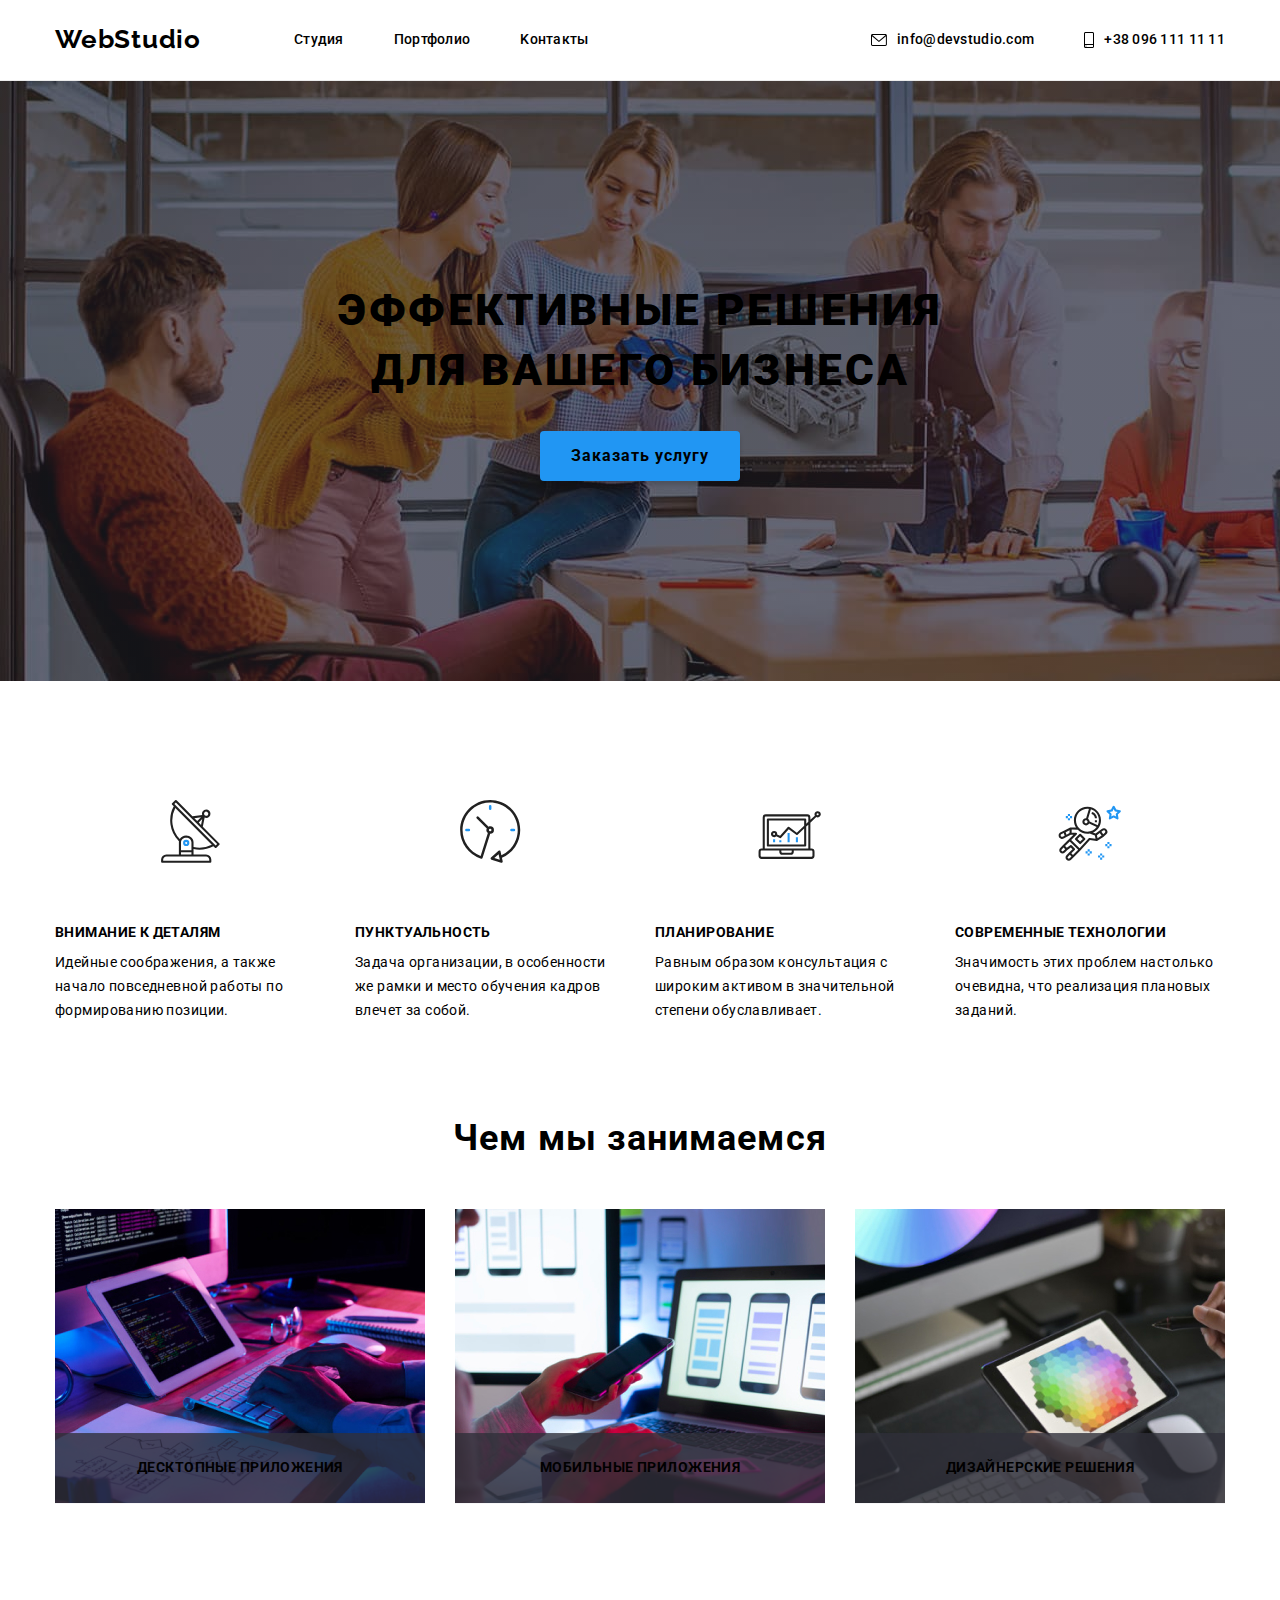
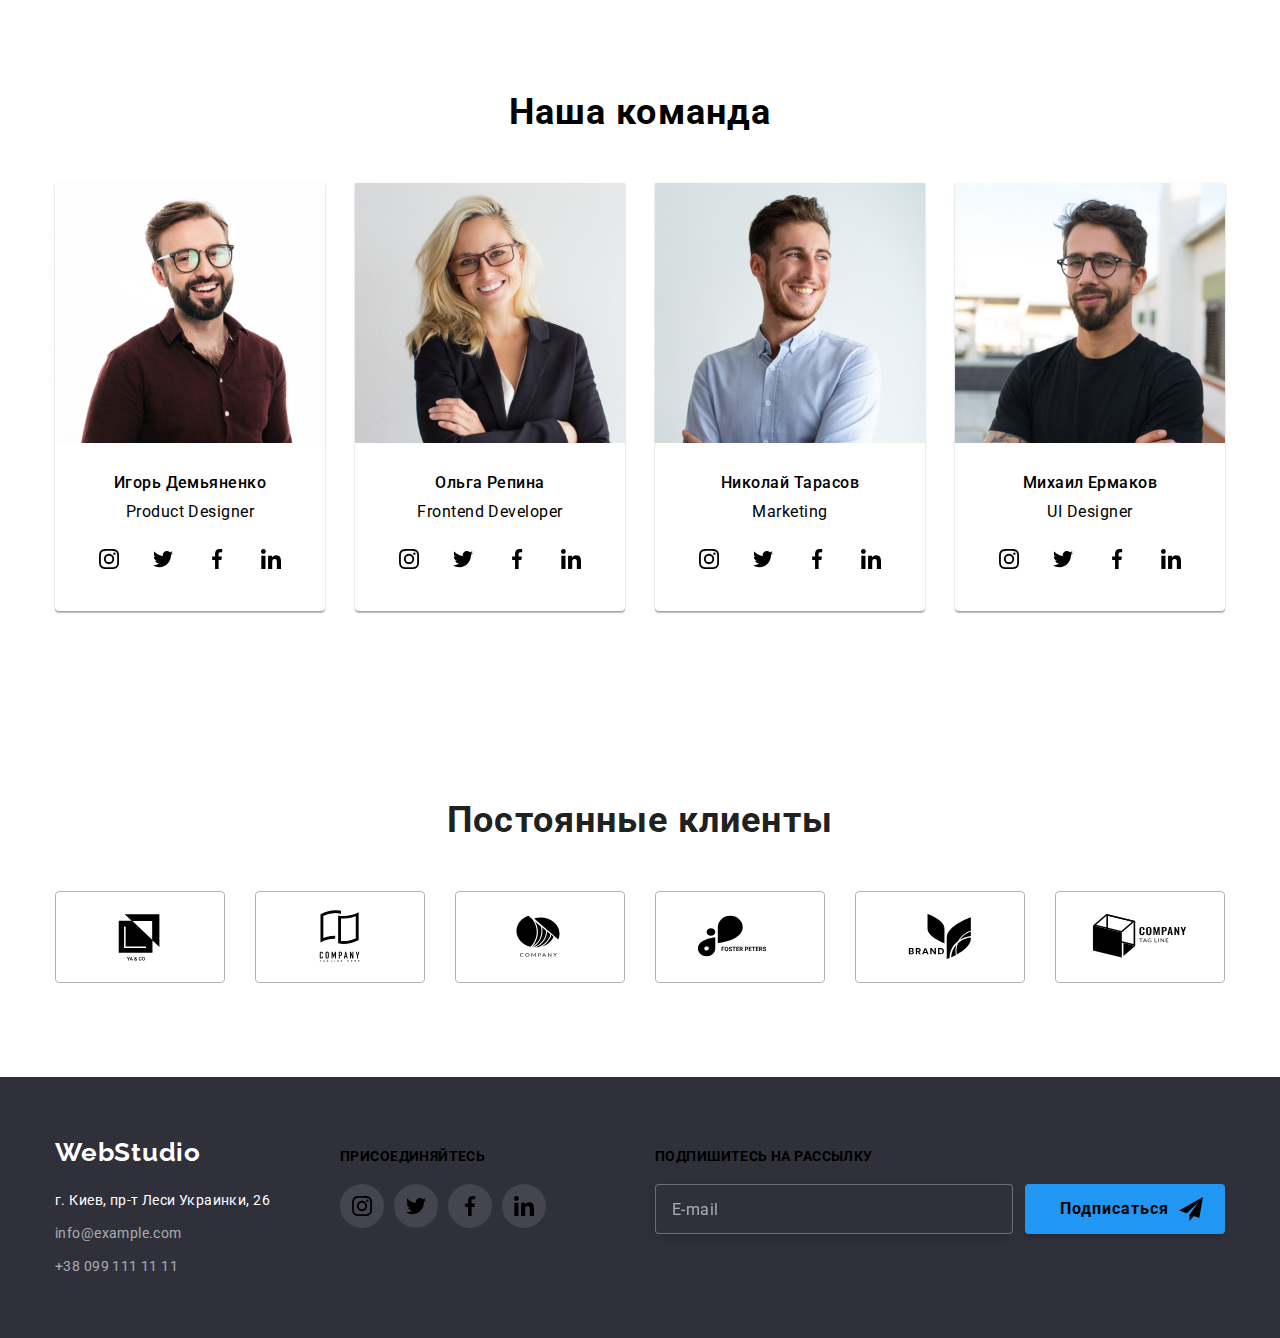
==== commit 7df8e701: "подключает паршалы" ====
--- a/index.html
+++ b/index.html
@@ -2,11 +2,16 @@
 <html lang="ru">
 
 <head>
+  <meta charset="UTF-8" />
+  <meta http-equiv="X-UA-Compatible" content="IE=edge" />
+  <meta name="viewport" content="width=device-width, initial-scale=1.0" />
+  <link rel="preconnect" href="https://fonts.googleapis.com" />
+  <link rel="preconnect" href="https://fonts.gstatic.com" crossorigin />
   <link href="https://fonts.googleapis.com/css2?family=Raleway:wght@700&family=Roboto:wght@400;500;700;900&display=swap"
     rel="stylesheet" />
   <link rel="stylesheet"
     href="https://cdnjs.cloudflare.com/ajax/libs/modern-normalize/1.1.0/modern-normalize.min.css" />
-  <link rel="stylesheet" type="text/css" href="./css/styles.css" />
+  <link rel="stylesheet" href="./css/main.min.css" />
   <title>WebStudio</title>
 </head>
 
--- a/css/main.min.css
+++ b/css/main.min.css
@@ -0,0 +1,2 @@
+body{color:var(--text-color);font-family:roboto, sans-serif}ul{list-style:none;margin:0px;padding:0px}h1,h2,h3,h4,h5,h6{margin:0px}p{margin:0px}img{display:block;max-width:100%;height:auto}.container{max-width:1200px;margin:0 auto;padding-left:15px;padding-right:15px}.visually-hidden{position:absolute;width:1px;height:1px;margin:-1px;border:0;padding:0;white-space:nowrap;-webkit-clip-path:inset(100%);clip-path:inset(100%);clip:rect(0 0 0 0);overflow:hidden}.header{border-bottom:1px solid #ececec}.header__container{display:-webkit-box;display:-ms-flexbox;display:flex;margin-left:auto;margin-right:auto;width:1200px;padding-left:15px;padding-right:15px}.navigation{display:-webkit-box;display:-ms-flexbox;display:flex;-webkit-box-align:center;-ms-flex-align:center;align-items:center}.logo-accent{color:var(--brand-color)}.logo-link{color:var(--title-color);font-family:Raleway, sans-serif;font-weight:700;font-size:26px;line-height:1.19;letter-spacing:0.03em;text-decoration:none}.logo-link--big-hover{display:block;padding-top:24px;padding-bottom:25px;margin-right:93px}.navigation__list{display:-webkit-box;display:-ms-flexbox;display:flex;color:var(--title-color);font-weight:500;font-size:14px;line-height:1.14;letter-spacing:0.02em;list-style:none}.navigation__item:not(:last-child){margin-right:50px}.navigation__item{position:relative}.navigation__link{display:block;padding-top:32px;padding-bottom:32px;color:inherit;text-decoration:none;-webkit-transition:color var(--transition-duration) var(--transition-timing-function);transition:color var(--transition-duration) var(--transition-timing-function)}.navigation__link:hover,.navigation__link:focus,.contacts__link:hover,.contacts__link:focus{color:var(--brand-color)}.contacts__list{display:-webkit-box;display:-ms-flexbox;display:flex;margin-left:auto;-webkit-box-align:center;-ms-flex-align:center;align-items:center}.contacts__item:not(:last-child){margin-right:50px}.contacts__link{display:-webkit-box;display:-ms-flexbox;display:flex;padding-top:32px;padding-bottom:32px;-webkit-box-align:center;-ms-flex-align:center;align-items:center;color:var(--text-color);font-weight:500;font-size:14px;line-height:1.14;letter-spacing:0.02em;text-decoration:none;-webkit-transition:color var(--transition-duration) var(--transition-timing-function);transition:color var(--transition-duration) var(--transition-timing-function)}.contacts__icon{margin-right:10px;fill:currentColor}.navigation__link--bottom-border{color:var(--brand-color)}.navigation__link--bottom-border::after{position:absolute;content:'';left:0;bottom:-1px;height:4px;width:100%;margin:0;padding:0;border-radius:2px;background-color:var(--brand-color)}.section__hero{max-width:1600px;height:600px;margin-left:auto;margin-right:auto;padding-top:200px;padding-bottom:200px;background-color:#2F303A;text-align:center;background-image:-webkit-gradient(linear, left top, right top, from(rgba(47,48,58,0.4)), to(rgba(47,48,58,0.4))),url(../imajes/hero.jpg);background-image:linear-gradient(to right, rgba(47,48,58,0.4), rgba(47,48,58,0.4)),url(../imajes/hero.jpg);background-size:cover}.section-hero__title{text-align:center}.section-hero__title{margin:0 auto;max-width:694px;max-height:120px;margin-bottom:30px;color:var(--hero-color);font-weight:900;font-size:44px;line-height:1.36;text-align:center;letter-spacing:0.06em;text-transform:uppercase}.button{display:inline-block;width:200px;height:50px;color:var(--hero-color);background-color:var(--brand-color);font-weight:700;font-size:16px;line-height:1.88;text-align:center;letter-spacing:0.06em;background:#2196f3;-webkit-box-shadow:0px 4px 4px rgba(0,0,0,0.15);box-shadow:0px 4px 4px rgba(0,0,0,0.15);border-radius:4px;border:none;cursor:pointer;-webkit-transition:background-color var(--transition-duration) var(--transition-timing-function);transition:background-color var(--transition-duration) var(--transition-timing-function)}.hero__button:hover,.hero__button:focus{background-color:#188ce8}.advantag{padding-top:94px;padding-bottom:94px;background-color:var(--main-background)}.advantag__list{display:-webkit-box;display:-ms-flexbox;display:flex}.advantag__item{width:270px}.advantag__item:not(:last-child){margin-right:30px}.advantag__title{margin-bottom:10px;color:var(--title-color);font-weight:700;font-size:14px;line-height:1.14;letter-spacing:0.03em;text-transform:uppercase}.advantag__text{font-weight:400;font-size:14px;line-height:1.71;letter-spacing:0.03em}.advantag__icon-background{display:-webkit-box;display:-ms-flexbox;display:flex;-webkit-box-pack:center;-ms-flex-pack:center;justify-content:center;-webkit-box-align:center;-ms-flex-align:center;align-items:center;width:270px;height:120px;margin-bottom:30px;background:var(--secondary-background);border-radius:4px}.doin{padding-bottom:94px;background-color:var(--main-background)}.doin__title{margin-bottom:50px;color:var(--title-color);font-weight:700;font-size:36px;line-height:1.17;text-align:center;letter-spacing:0.03em}.doin__list{display:-webkit-box;display:-ms-flexbox;display:flex;list-style:none}.doin__list-item{position:relative;margin-right:30px}.doin__list-item:last-child{margin-right:0}.doin__thumb{position:absolute;display:-webkit-box;display:-ms-flexbox;display:flex;width:100%;padding-top:27px;padding-bottom:27px;-webkit-box-pack:center;-ms-flex-pack:center;justify-content:center;-webkit-box-align:center;-ms-flex-align:center;align-items:center;color:var(--white-color);background-color:rgba(47,48,58,0.8);font-weight:700;font-size:14px;line-height:1.17;-webkit-transform:translate(0px, -100%);transform:translate(0px, -100%)}.doin__text{color:var(--main-background);font-weight:700;text-transform:uppercase;letter-spacing:0.03em;font-size:14px;line-height:1.14}.team{padding-top:94px;padding-bottom:94px;background-color:var(--secondary-background)}.team__title{margin-bottom:50px;color:var(--title-color);font-weight:700;font-size:36px;line-height:1.17;text-align:center;letter-spacing:0.03em}.team__list{display:-webkit-box;display:-ms-flexbox;display:flex;list-style:none}.team__lastname{width:calc((100%-90)/4);margin-right:30px;background-color:#ffffff;-webkit-box-shadow:0px 1px 3px rgba(0,0,0,0.12),0px 1px 1px rgba(0,0,0,0.14),0px 2px 1px rgba(0,0,0,0.2);box-shadow:0px 1px 3px rgba(0,0,0,0.12),0px 1px 1px rgba(0,0,0,0.14),0px 2px 1px rgba(0,0,0,0.2);border-radius:0px 0px 4px 4px}.team__lastname:last-child{margin-right:0}.team__container{padding:30px 10px 30px 10px}.team__name{color:var(--title-color);margin-bottom:10px;font-weight:500;font-size:16px;line-height:1.19;text-align:center;letter-spacing:0.03em}.team__post{margin-bottom:16px;font-weight:400;font-size:16px;line-height:1.19;text-align:center;letter-spacing:0.03em}.socials-networks{display:-webkit-box;display:-ms-flexbox;display:flex;-webkit-box-pack:center;-ms-flex-pack:center;justify-content:center;gap:10px}.socials-networks__link{display:-webkit-box;display:-ms-flexbox;display:flex;-webkit-box-align:center;-ms-flex-align:center;align-items:center;-webkit-box-pack:center;-ms-flex-pack:center;justify-content:center;width:44px;height:44px;color:var(--icon-color);background-color:rgba(255,255,255,0.1);border-radius:50%;-webkit-transition:background-color var(--transition-duration) var(--transition-timing-function),color var(--transition-duration) var(--transition-timing-function);transition:background-color var(--transition-duration) var(--transition-timing-function),color var(--transition-duration) var(--transition-timing-function)}.socials-networks__icon{fill:currentColor}.socials-networks__link:hover,.socials-networks__link:focus{color:var(--main-background);background-color:var(--brand-color)}.clients{padding:94px 0}.clients .container{text-align:center}.clients__title{margin-bottom:50px;font-family:'Roboto';font-style:normal;font-weight:700;font-size:36px;line-height:42px;text-align:center;letter-spacing:0.03em;color:#212121}.clients__list{display:-webkit-box;display:-ms-flexbox;display:flex;-webkit-box-align:center;-ms-flex-align:center;align-items:center;-webkit-box-pack:center;-ms-flex-pack:center;justify-content:center}.clients__item:not(:last-child){margin-right:30px}.clients__link{display:-webkit-box;display:-ms-flexbox;display:flex;-webkit-box-align:center;-ms-flex-align:center;align-items:center;-webkit-box-pack:center;-ms-flex-pack:center;justify-content:center;width:170px;height:92px;color:var(--icon-color);border:1px solid #AFB1B8;border-radius:4px;-webkit-transition:cborder-color 250ms cubic-bezier(0.4, 0, 0.2, 1),color 250ms cubic-bezier(0.4, 0, 0.2, 1);transition:cborder-color 250ms cubic-bezier(0.4, 0, 0.2, 1),color 250ms cubic-bezier(0.4, 0, 0.2, 1)}.clients__icon{fill:currentColor}.clients__link:hover,.clients__link:focus{border:1px solid var(--brand-color);color:var(--brand-color)}.footer{background-color:#2F303A;padding:60px 0px}.footer__container{width:1200px;margin:0 auto;padding-left:15px;padding-right:15px;display:-webkit-box;display:-ms-flexbox;display:flex;-webkit-box-align:baseline;-ms-flex-align:baseline;align-items:baseline}.footer__logo{display:block;margin-bottom:20px;color:#FFFFFF;font-family:raleway, sans-serif;font-weight:700;font-size:26px;line-height:1.19;letter-spacing:0.03em;text-decoration:none}.footer__logo-accent{color:var(--brand-color)}.footer__text{display:block;line-height:24px}.footer__address{color:#FFFFFF;font-style:normal;font-weight:400;font-size:14px;line-height:1.71;letter-spacing:0.03em}.footer__address-contacts{display:-webkit-box;display:-ms-flexbox;display:flex;margin-top:9px;line-height:24px;color:rgba(255,255,255,0.6);text-decoration:none;-webkit-transition:background-color var(--transition-duration) var(--transition-timing-function);transition:background-color var(--transition-duration) var(--transition-timing-function)}.footer__address-contacts:hover,.footer__address-contacts:focus{color:var(--brand-color)}.footer-slogan{color:var(--hero-color);font-weight:700;font-size:14px;line-height:16px;text-transform:uppercase;letter-spacing:0.03em}.footer-accession{margin-left:70px;margin-right:auto}.footer-accession__list{display:-webkit-box;display:-ms-flexbox;display:flex;margin-top:20px;-webkit-box-pack:center;-ms-flex-pack:center;justify-content:center;gap:10px}.footer-accession__link{color:var(--hero-color);background-color:rgba(255,255,255,0.1);-webkit-transition:background-color var(--transition-duration) var(--transition-timing-function);transition:background-color var(--transition-duration) var(--transition-timing-function)}.footer-accession__link:hover,.footer-accession__link:focus{color:var(--main-background);background-color:var(--brand-color)}.footer-accession__link{display:-webkit-box;display:-ms-flexbox;display:flex;-webkit-box-align:center;-ms-flex-align:center;align-items:center;-webkit-box-pack:center;-ms-flex-pack:center;justify-content:center;width:44px;height:44px;color:var(--icon-color);border-radius:50%;-webkit-transition:background-color var(--transition-duration) var(--transition-timing-function),color var(--transition-duration) var(--transition-timing-function);transition:background-color var(--transition-duration) var(--transition-timing-function),color var(--transition-duration) var(--transition-timing-function)}.footer-accession__icon{fill:currentColor}.footer-form__wrapper{display:-webkit-box;display:-ms-flexbox;display:flex;-webkit-box-align:center;-ms-flex-align:center;align-items:center;margin-top:20px}.footer-form__label{display:-webkit-box;display:-ms-flexbox;display:flex}.footer-form__input:hover,.footer-form__input:focus{border:1px solid var(--brand-color);outline:none}.footer-form__input{width:358px;height:50px;padding-left:16px;padding-top:15px;padding-bottom:15px;color:var(--hero-color);background-color:#2F303A;border:1px solid rgba(255,255,255,0.3);-webkit-filter:drop-shadow(0px 4px 4px rgba(0,0,0,0.15));filter:drop-shadow(0px 4px 4px rgba(0,0,0,0.15));border-radius:4px;cursor:pointer;outline:none;-webkit-transition:border-color var(--transition-timing-function) var(--transition-duration);transition:border-color var(--transition-timing-function) var(--transition-duration)}.footer-form__input::-webkit-input-placeholder{font-size:16px;line-height:1.25;letter-spacing:0.03em;color:rgba(255,255,255,0.6);outline:none}.footer-form__input:-ms-input-placeholder{font-size:16px;line-height:1.25;letter-spacing:0.03em;color:rgba(255,255,255,0.6);outline:none}.footer-form__input::-ms-input-placeholder{font-size:16px;line-height:1.25;letter-spacing:0.03em;color:rgba(255,255,255,0.6);outline:none}.footer-form__input::placeholder{font-size:16px;line-height:1.25;letter-spacing:0.03em;color:rgba(255,255,255,0.6);outline:none}.footer__button{display:-webkit-box;display:-ms-flexbox;display:flex;-webkit-box-align:center;-ms-flex-align:center;align-items:center;margin-left:12px;-webkit-transition:background-color var(--transition-duration) var(--transition-timing-function),color var(--transition-duration) var(--transition-timing-function),-webkit-box-shadow var(--transition-duration) var(--transition-timing-function);transition:background-color var(--transition-duration) var(--transition-timing-function),color var(--transition-duration) var(--transition-timing-function),-webkit-box-shadow var(--transition-duration) var(--transition-timing-function);transition:box-shadow var(--transition-duration) var(--transition-timing-function),background-color var(--transition-duration) var(--transition-timing-function),color var(--transition-duration) var(--transition-timing-function);transition:box-shadow var(--transition-duration) var(--transition-timing-function),background-color var(--transition-duration) var(--transition-timing-function),color var(--transition-duration) var(--transition-timing-function),-webkit-box-shadow var(--transition-duration) var(--transition-timing-function)}.footer__button:hover{background-color:#188CE8}.footer__button-title{margin-left:29px;margin-top:10px;margin-bottom:10px;margin-right:10px}.backdrop{position:fixed;top:0;left:0;width:100%;height:100%;opacity:1;-webkit-transition:opacity var(--transition-duration) var(--transition-timing-function);transition:opacity var(--transition-duration) var(--transition-timing-function);background:rgba(0,0,0,0.2);z-index:100}.backdrop.is-hidden{opacity:0;pointer-events:none}.form-field:focus+.input-icon,.form-field:hover+.input-icon{color:var(--brand-color)}.backdrop.is-hidden .modal{-webkit-transform:translate(-50%, -50%) scale(0.9);transform:translate(-50%, -50%) scale(0.9)}.modal{overflow:hidden;position:absolute;top:50%;left:50%;-webkit-transform:translate(-50%, -50%);transform:translate(-50%, -50%);width:528px;height:581px;padding:40px;border-radius:4px;background-color:var(--main-background);-webkit-transition:-webkit-transform var(--transition-duration) var(--transition-timing-function);transition:-webkit-transform var(--transition-duration) var(--transition-timing-function);transition:transform var(--transition-duration) var(--transition-timing-function);transition:transform var(--transition-duration) var(--transition-timing-function), -webkit-transform var(--transition-duration) var(--transition-timing-function)}.close-button{position:absolute;top:8px;right:8px;outline:none;width:30px;height:30px;background-color:var(--white-color);border:1px solid rgba(0,0,0,0.1);border-radius:50%;cursor:pointer;-webkit-transition:border-color var(--transition-duration) var(--transition-timing-function);transition:border-color var(--transition-duration) var(--transition-timing-function)}.icon-close{fill:var(--title-color);-webkit-transition:fill 250ms var(--transition-timing-function);transition:fill 250ms var(--transition-timing-function)}.close-button:hover,.close-button:focus{color:var(--brand-color)}.close-button:hover .icon-close,.close-button:focus .icon-close{fill:var(--brand-color)}.form{max-width:448px;margin-left:auto;margin-right:auto}.form-title{width:448px;margin-bottom:12px;color:var(--title-color);font-weight:700;font-size:20px;line-height:1.15;text-align:center;letter-spacing:0.03em}.form-field{position:relative;display:-webkit-box;display:-ms-flexbox;display:flex;-webkit-box-orient:vertical;-webkit-box-direction:normal;-ms-flex-direction:column;flex-direction:column}.form-field:not(:first-child){margin-top:10px}.form-label{font-size:12px;line-height:1.17;letter-spacing:0.01em}.form-input{margin-top:4px;padding-left:42px;width:448px;height:40px;cursor:pointer;border:1px solid rgba(33,33,33,0.2);border-radius:4px;-webkit-transition:border-color var(--transition-timing-function) var(--transition-duration);transition:border-color var(--transition-timing-function) var(--transition-duration);outline:none}.form-comment:hover{border-color:var(--brand-color);outline:none}.form-input:focus-within,.form-comment:focus-within{outline:none;border-color:var(--brand-color)}.form-input:focus+.input-icon,.form-input:hover+.input-icon{fill:var(--brand-color)}.form-input:focus,.form-input:hover{border-color:var(--brand-color);outline:none}.button-form-modal{display:block;margin:auto;margin-top:30px}.button-form-modal:hover,.button-form-modal:focus{background-color:#188CE8}.form-input:hover+.icon-input,.form-input:focus+.input-icon{fill:var(--brand-color)}.input-icon{position:absolute;top:55%;left:15px;fill:var(--title-color);-webkit-transition:fill var(--transition-timing-function) var(--transition-duration);transition:fill var(--transition-timing-function) var(--transition-duration)}.close-button svg{margin-top:4px}.form-input:focus-within+.input-icon{fill:var(--brand-color)}.form-input:hover-within+.input-icon{fill:var(--brand-color)}.form-comment{margin-top:4px;padding:12px 16px;width:448px;height:120px;border:1px solid rgba(33,33,33,0.2);border-radius:4px;cursor:pointer;resize:none;outline:none;-webkit-transition:border-color var(--transition-timing-function) var(--transition-duration);transition:border-color var(--transition-timing-function) var(--transition-duration)}.form-comment::-webkit-input-placeholder{font-size:14px;line-height:1.14;letter-spacing:0.01em;color:rgba(117,117,117,0.5);outline:none}.form-comment:-ms-input-placeholder{font-size:14px;line-height:1.14;letter-spacing:0.01em;color:rgba(117,117,117,0.5);outline:none}.form-comment::-ms-input-placeholder{font-size:14px;line-height:1.14;letter-spacing:0.01em;color:rgba(117,117,117,0.5);outline:none}.form-comment::placeholder{font-size:14px;line-height:1.14;letter-spacing:0.01em;color:rgba(117,117,117,0.5);outline:none}.form-checkbox{padding-left:12px;margin-top:20px;outline:none}.checkbox-text{display:block;font-size:14px;line-height:1.71;letter-spacing:0.03em}.checkbox-link{outline:none;color:var(--brand-color)}.checkbox{position:absolute;width:1px;height:1px;margin:-1px;border:0px;padding:0px;clip:rect(0 0 0 0);overflow:hidden;outline:none}.checkbox-label{display:-webkit-box;display:-ms-flexbox;display:flex;-webkit-box-align:center;-ms-flex-align:center;align-items:center;text-align:center}.checkbox-icon{margin-right:8px;border-radius:2px;border:2px solid var(--title-color)}.checkbox:checked+.checkbox-label>.checkbox-icon{background-color:var(--brand-color);border-color:var(--brand-color);background-origin:border-box}.checkbox:focus+.checkbox-label>.checkbox-icon{border-color:var(--brand-color)}.checkbox:hover{border-color:var(--brand-color)}.checkbox:checked+.checkbox-label>.checkbox-icon{background-color:var(--bg-buttons-color-hover);border-color:var(--bg-buttons-color-hover);background-origin:border-box;-webkit-transition:background-color 250ms cubic-bezier(0.4, 0, 0.2, 1),border-color 250ms cubic-bezier(0.4, 0, 0.2, 1);transition:background-color 250ms cubic-bezier(0.4, 0, 0.2, 1),border-color 250ms cubic-bezier(0.4, 0, 0.2, 1)}.checkbox-icon:hover{border-color:var(--brand-color)}.projects-button{padding:6px 22px;color:var(--title-color);background-color:#f5f4fa;border-radius:4px;border:0;font-weight:500;font-size:16px;line-height:1.62;text-align:center;letter-spacing:0.03em;-webkit-transition:background-color var(--transition-duration) var(--transition-timing-function),color var(--transition-duration) var(--transition-timing-function),-webkit-box-shadow var(--transition-duration) var(--transition-timing-function);transition:background-color var(--transition-duration) var(--transition-timing-function),color var(--transition-duration) var(--transition-timing-function),-webkit-box-shadow var(--transition-duration) var(--transition-timing-function);transition:box-shadow var(--transition-duration) var(--transition-timing-function),background-color var(--transition-duration) var(--transition-timing-function),color var(--transition-duration) var(--transition-timing-function);transition:box-shadow var(--transition-duration) var(--transition-timing-function),background-color var(--transition-duration) var(--transition-timing-function),color var(--transition-duration) var(--transition-timing-function),-webkit-box-shadow var(--transition-duration) var(--transition-timing-function)}.projects-item:not(:last-child){margin-right:8px}.projects-filter{display:-webkit-box;display:-ms-flexbox;display:flex;-webkit-box-pack:center;-ms-flex-pack:center;justify-content:center;margin-top:0px;margin-bottom:50px}.projects{padding-top:94px;padding-bottom:94px;margin-top:0px;margin-bottom:0px;padding-left:0px}.projects-button:hover,.projects-button:focus{color:var(--hero-color);background-color:var(--brand-color);cursor:pointer}.projects-list{display:-webkit-box;display:-ms-flexbox;display:flex;-ms-flex-wrap:wrap;flex-wrap:wrap;margin:-15px;list-style:none}.pro-item{margin:15px;-webkit-transition:-webkit-box-shadow var(--transition-duration) var(--transition-timing-function);transition:-webkit-box-shadow var(--transition-duration) var(--transition-timing-function);transition:box-shadow var(--transition-duration) var(--transition-timing-function);transition:box-shadow var(--transition-duration) var(--transition-timing-function), -webkit-box-shadow var(--transition-duration) var(--transition-timing-function)}.pro-item-link{display:inline-block;text-decoration:none;-webkit-transition:-webkit-box-shadow var(--transition-duration) var(--transition-timing-function);transition:-webkit-box-shadow var(--transition-duration) var(--transition-timing-function);transition:box-shadow var(--transition-duration) var(--transition-timing-function);transition:box-shadow var(--transition-duration) var(--transition-timing-function), -webkit-box-shadow var(--transition-duration) var(--transition-timing-function)}.pro-item-link:hover,.pro-item-link:focus{-webkit-box-shadow:0px 1px 1px rgba(0,0,0,0.12),0px 4px 4px rgba(0,0,0,0.06),1px 4px 6px rgba(0,0,0,0.16);box-shadow:0px 1px 1px rgba(0,0,0,0.12),0px 4px 4px rgba(0,0,0,0.06),1px 4px 6px rgba(0,0,0,0.16)}.pro-item a{display:inline-block}.pro-item-title{padding:20px 24px 20px 24px;border-bottom:1px solid #EEEEEE;border-left:1px solid #EEEEEE;border-right:1px solid #EEEEEE}.projects-name{margin-bottom:4px;color:var(--title-color);font-weight:700;font-size:18px;line-height:2;letter-spacing:0.06em}.projects-type{font-family:'Roboto';font-style:normal;font-weight:400;font-size:16px;line-height:30px;letter-spacing:0.03em;color:#757575}.pro-item-wrap{position:relative;overflow:hidden}.pro-item:hover .image-text,.pro-item:focus .image-text{-webkit-transform:none;transform:none}.image-text{position:absolute;top:0;left:0;width:370px;height:294px;font-size:18px;line-height:1.56;color:var(--secondary-background);padding:63px 24px;margin-top:0px;margin-bottom:0px;-webkit-transform:translateY(100%);transform:translateY(100%);background-color:rgba(33,150,243,0.9);-webkit-transition:-webkit-transform var(--transition-duration) var(--transition-timing-function);transition:-webkit-transform var(--transition-duration) var(--transition-timing-function);transition:transform var(--transition-duration) var(--transition-timing-function);transition:transform var(--transition-duration) var(--transition-timing-function), -webkit-transform var(--transition-duration) var(--transition-timing-function)}
+/*# sourceMappingURL=main.min.css.map */